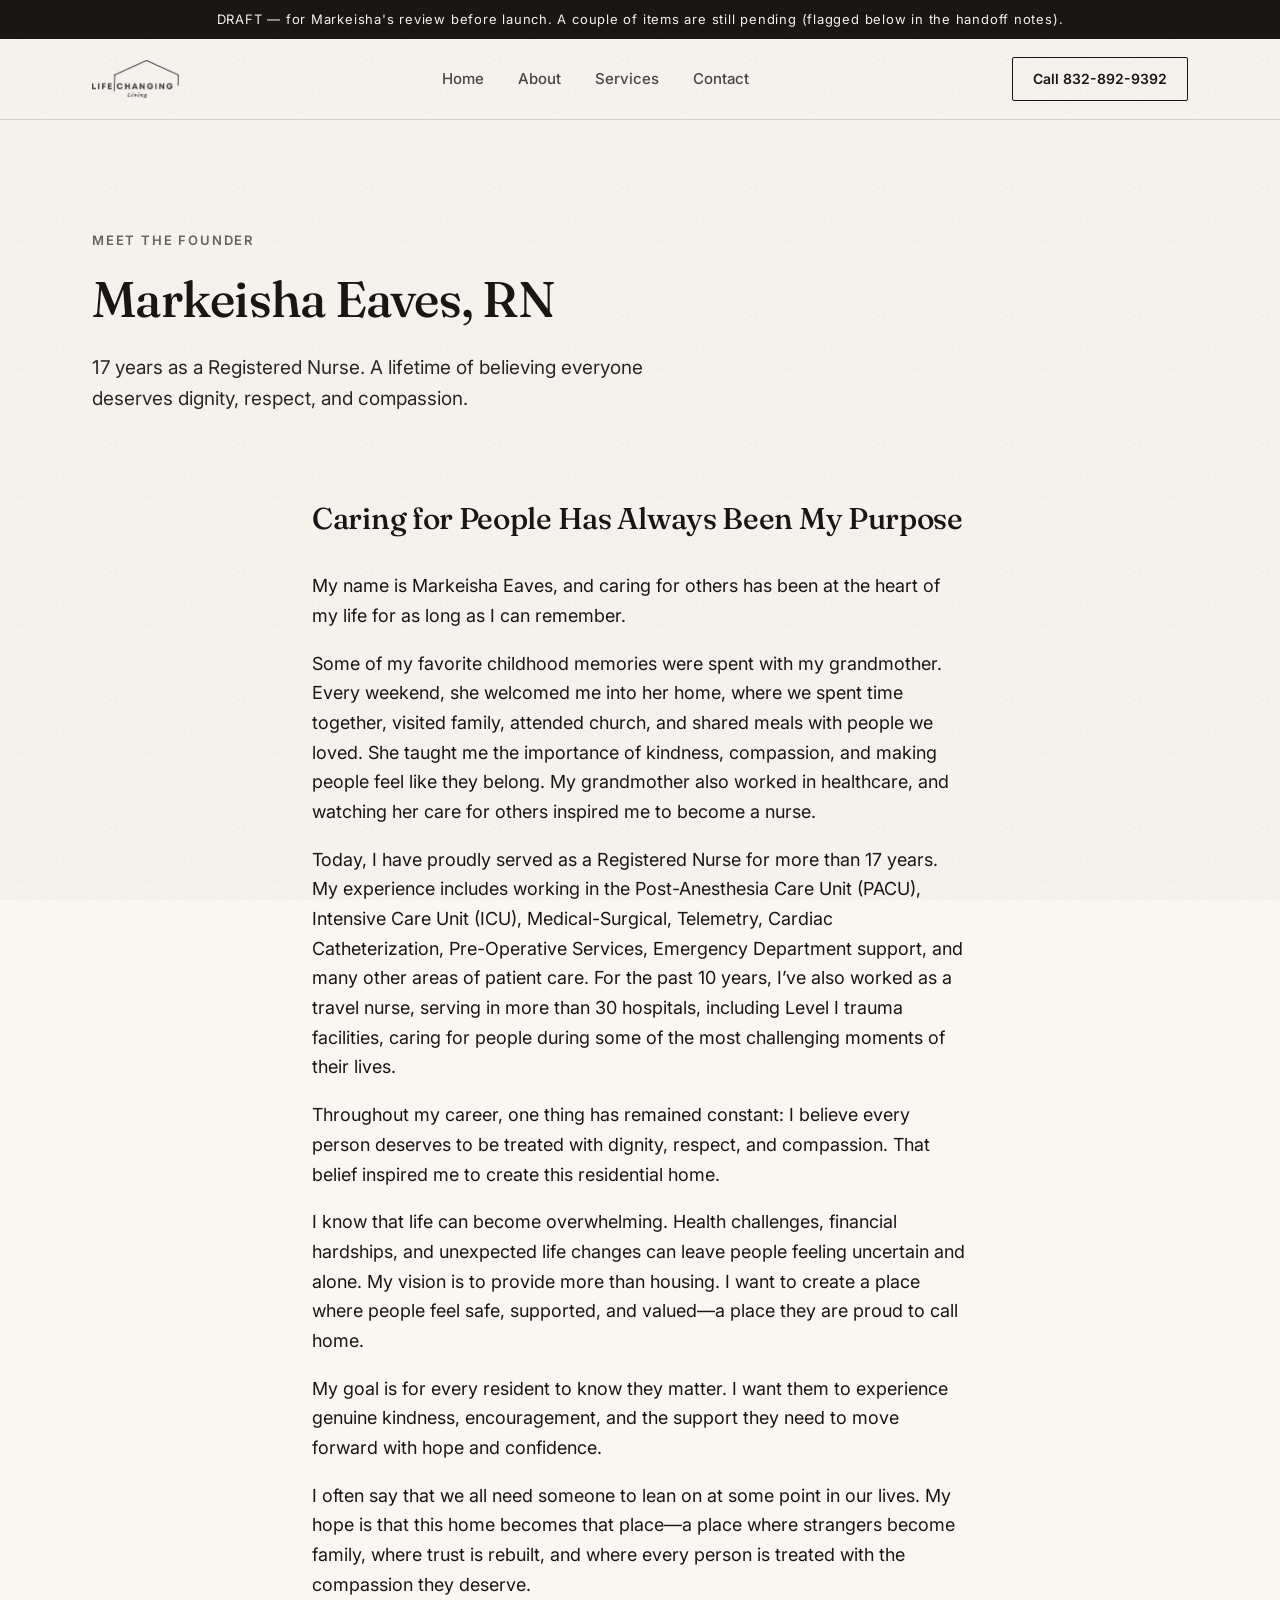
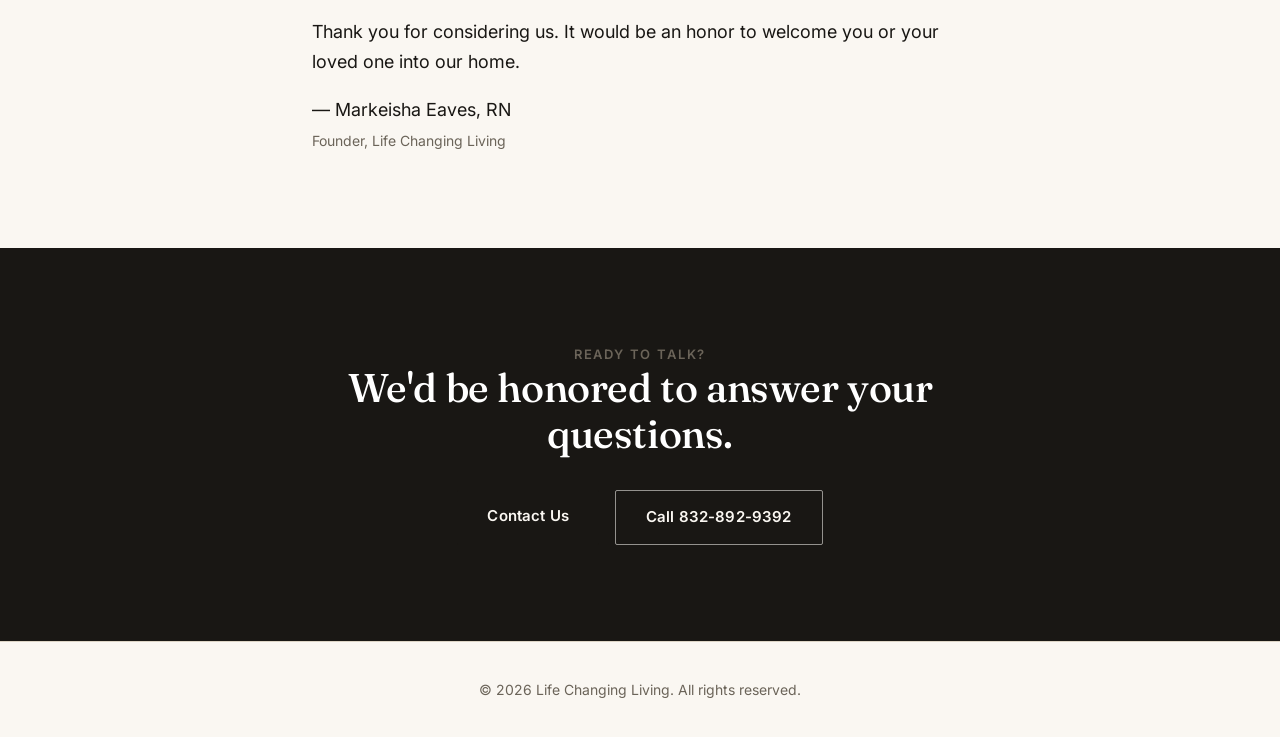
==== about.html @ bf5bc496 "Add files via upload" ====
<!DOCTYPE html>
<html lang="en">
<head>
<meta charset="UTF-8">
<meta name="viewport" content="width=device-width, initial-scale=1.0">
<title>Life Changing Living — Compassionate Residential Care</title>
<link rel="preconnect" href="https://fonts.googleapis.com">
<link rel="preconnect" href="https://fonts.gstatic.com" crossorigin>
<link href="https://fonts.googleapis.com/css2?family=Fraunces:ital,opsz,wght@0,9..144,300;0,9..144,400;0,9..144,500;0,9..144,600;0,9..144,700;1,9..144,400;1,9..144,500&family=Inter:wght@400;500;600;700&display=swap" rel="stylesheet">
<style>
  :root{
    --ivory:#FAF7F2;
    --ivory-deep:#F1ECE3;
    --ink:#191714;
    --ink-soft:#2B2723;
    --gray:#6B6459;
    --line:#DDD5C6;
    --line-strong:#191714;
    --white:#FFFFFF;
    --on-dark-1:#B7AE9D;
    --on-dark-2:#C9C1B3;
    --max:1160px;
  }
  *{box-sizing:border-box;}
  html{scroll-behavior:smooth;}
  body{
    margin:0;
    background:var(--ivory);
    color:var(--ink);
    font-family:'Inter',sans-serif;
    font-size:18px;
    line-height:1.65;
    -webkit-font-smoothing:antialiased;
    position:relative;
  }
  body::before{
    content:"";
    position:fixed; inset:0; z-index:1000; pointer-events:none;
    background-image:url("[data-uri]");
    background-size:128px 128px;
    opacity:.05;
    mix-blend-mode:multiply;
  }
  h1,h2,h3,.serif{
    font-family:'Fraunces',serif;
    font-weight:500;
    letter-spacing:-0.01em;
    margin:0;
  }
  a{color:inherit;}
  img{max-width:100%;display:block;}
  .wrap{max-width:var(--max);margin:0 auto;padding:0 32px;position:relative;}
  .eyebrow{
    font-family:'Inter',sans-serif;
    font-size:13px;
    font-weight:600;
    letter-spacing:.14em;
    text-transform:uppercase;
    color:var(--gray);
  }
  .on-dark .eyebrow{color:var(--on-dark-1);}

  /* reveal-on-scroll */
  .reveal{opacity:0; transform:translateY(22px); transition:opacity .7s cubic-bezier(.2,.7,.2,1), transform .7s cubic-bezier(.2,.7,.2,1);}
  .reveal.in{opacity:1; transform:translateY(0);}
  @media (prefers-reduced-motion: reduce){
    .reveal{opacity:1!important; transform:none!important; transition:none!important;}
    html{scroll-behavior:auto;}
  }

  /* preview banner */
  .preview-banner{
    background:var(--ink); color:var(--ivory); text-align:center; font-size:13px;
    letter-spacing:.06em; padding:9px 16px; font-family:'Inter',sans-serif; position:relative; z-index:40;
  }

  /* nav */
  header.site{ border-bottom:1px solid var(--line); background:var(--ivory); position:sticky; top:0; z-index:30; }
  nav.site{ display:flex; align-items:center; justify-content:space-between; padding:18px 32px; max-width:var(--max); margin:0 auto; }
  .logo-img{height:38px; width:auto; display:block;}
  .navlinks{display:flex; gap:34px; font-size:15px; font-weight:500;}
  .navlinks a{text-decoration:none; opacity:.78; transition:opacity .15s;}
  .navlinks a:hover{opacity:1;}
  .nav-cta{ border:1px solid var(--ink); padding:9px 20px; border-radius:2px; font-size:14px; font-weight:600; text-decoration:none; white-space:nowrap; transition:background .15s,color .15s; }
  .nav-cta:hover{background:var(--ink); color:var(--ivory);}

  /* buttons */
  .btn{ display:inline-block; text-decoration:none; font-weight:600; font-size:15px; padding:14px 30px; border-radius:2px; letter-spacing:.01em; transition:transform .18s ease, box-shadow .18s ease, background .18s ease; }
  .btn-primary{background:var(--ink); color:var(--ivory);}
  .btn-primary:hover{transform:translateY(-2px); box-shadow:0 10px 24px -8px rgba(0,0,0,.45);}
  .btn-ghost{border:1px solid var(--ink); color:var(--ink);}
  .btn-ghost:hover{transform:translateY(-2px); background:var(--ink); color:var(--ivory);}
  .btn-ghost-light{border:1px solid rgba(250,247,242,.55); color:var(--ivory);}
  .btn-ghost-light:hover{transform:translateY(-2px); background:var(--ivory); color:var(--ink);}
  .cta-row{display:flex; gap:16px; flex-wrap:wrap; margin-top:34px;}

  /* doorframe motif (founder photo) */
  .doorframe{border:1px solid var(--line-strong); padding:10px; display:inline-block; position:relative;}
  .doorframe-inner{border:1px solid var(--line-strong); display:block; overflow:hidden;}
  .doorframe img{transition:transform .6s ease;}
  .doorframe:hover img{transform:scale(1.035);}

  /* hero */
  .hero{padding:110px 0 120px; overflow:hidden; position:relative;}
  .hero-roof{
    position:absolute; top:-40px; right:-120px; width:920px; max-width:none;
    color:var(--ink); opacity:.06; pointer-events:none;
  }
  .hero .inner{position:relative; z-index:2;}
  .hero .eyebrow{margin-bottom:22px;}
  .hero h1{font-size:60px; line-height:1.06; max-width:760px; letter-spacing:-.015em;}
  .hero .sub{ margin-top:26px; max-width:560px; font-size:19px; color:var(--ink-soft); }

  /* dark section base */
  .section-dark{ background:var(--ink); color:var(--ivory); }
  .section-dark .eyebrow{color:var(--on-dark-1);}

  section{padding:96px 0;}
  .section-head{max-width:640px; margin-bottom:48px;}
  .section-head h2{font-size:36px; line-height:1.18; margin-top:14px;}

  /* PAIN — big pull quote treatment */
  .pain{padding:120px 0;}
  .pain .lede{max-width:700px;}
  .pain .lede h2{font-size:32px; line-height:1.25; margin-bottom:10px;}
  .pain p.body{ font-size:18px; line-height:1.7; max-width:640px; color:#D9D2C4; margin:22px 0; }
  .pain .pullquote{
    margin-top:54px; padding-top:46px; border-top:1px solid rgba(250,247,242,.22);
    font-family:'Fraunces',serif; font-weight:500; font-style:italic;
    font-size:clamp(28px,4vw,42px); line-height:1.3; color:#fff; max-width:880px;
  }

  /* STATS */
  .stats{padding:80px 0;}
  .statgrid{display:grid; grid-template-columns:repeat(3,1fr); gap:40px;}
  .stat{border-top:1px solid var(--line); padding-top:22px;}
  .stat .num{font-family:'Fraunces',serif; font-size:68px; font-weight:500; line-height:1;}
  .stat .label{margin-top:10px; font-size:15.5px; color:var(--gray); max-width:220px;}

  /* DIFFERENTIATORS — dark asymmetric grid */
  .diff{background:var(--ink); color:var(--ivory);}
  .diffgrid{ display:grid; grid-template-columns:1fr 1fr; gap:2px; background:rgba(250,247,242,.14); }
  .diffcell{ background:var(--ink); padding:42px 40px; position:relative; overflow:hidden; transition:background .25s ease; }
  .diffcell:hover{background:#221F1A;}
  .diffcell .ghost{ position:absolute; right:18px; top:-6px; font-family:'Fraunces',serif; font-size:96px; font-weight:600; color:rgba(250,247,242,.06); line-height:1; user-select:none; }
  .diffcell h3{font-size:20px; font-weight:600; font-family:'Inter',sans-serif; max-width:300px; margin-bottom:10px; position:relative;}
  .diffcell p{margin:0; color:var(--on-dark-2); font-size:16px; max-width:320px; position:relative;}
  .diffcell.wide{grid-column:1 / -1;}

  /* TRANSFORMATION */
  .transform{background:var(--ivory-deep);}
  .transform .wrap{max-width:760px;}
  .transform h2{font-size:33px; margin-bottom:28px; max-width:600px;}
  .transform p{font-size:18px; color:var(--ink-soft);}
  .transform .closer{ font-family:'Fraunces',serif; font-style:italic; font-weight:500; font-size:clamp(24px,3vw,30px); color:var(--ink); margin-top:14px; line-height:1.4; }

  /* FOUNDER */
  .founder .wrap{display:grid; grid-template-columns:340px 1fr; gap:64px; align-items:center;}
  .founder .photo{width:100%; height:auto; display:block; object-fit:cover;}
  .founder .eyebrow{margin-bottom:18px;}
  .founder h2{font-size:33px; margin-bottom:22px; max-width:480px;}
  .founder p{color:var(--ink-soft); font-size:18px;}
  .founder .sig{margin-top:24px; font-family:'Fraunces',serif; font-style:italic; font-size:19px;}
  .founder .sig span{display:block; font-style:normal; font-family:'Inter',sans-serif; font-size:14px; color:var(--gray); margin-top:4px;}

  /* WHO THIS IS FOR — dark */
  .forwho{background:var(--ink); color:var(--ivory);}
  .forwho .section-head h2{color:#fff;}
  .forwho-grid{display:grid; grid-template-columns:1.1fr .9fr; gap:60px; align-items:start;}
  .forwho ul{list-style:none; margin:0; padding:0;}
  .forwho li{ padding:18px 0; border-bottom:1px solid rgba(250,247,242,.16); font-size:18px; color:#EDE8DD; position:relative; padding-left:26px; }
  .forwho li:before{content:"\2014"; position:absolute; left:0; color:var(--on-dark-1);}
  .notbox{ border:1px solid rgba(250,247,242,.3); padding:28px; font-size:15.5px; color:var(--on-dark-2); height:fit-content; }
  .notbox .lbl{font-size:12.5px; letter-spacing:.1em; text-transform:uppercase; color:var(--on-dark-1); margin-bottom:10px; display:block;}

  /* STEPS — light, with connector line */
  .steps{background:var(--ivory);}
  .steplist{ display:grid; grid-template-columns:repeat(4,1fr); gap:0; position:relative; counter-reset:stepnum; }
  .steplist .connector{
    position:absolute; top:34px; left:6%; right:6%; height:1px; background:var(--line); z-index:0;
  }
  .step{counter-increment:stepnum; position:relative; padding-right:24px;}
  .step .num{
    width:68px; height:68px; border-radius:50%; background:var(--ivory); border:1px solid var(--line-strong);
    font-family:'Fraunces',serif; font-size:24px; display:flex; align-items:center; justify-content:center;
    margin-bottom:22px; position:relative; z-index:1;
  }
  .step h3{font-size:17px; font-weight:600; font-family:'Inter',sans-serif; margin-bottom:8px;}
  .step p{margin:0; font-size:15.5px; color:var(--gray);}

  /* CLOSING */
  .closing{background:var(--ink); color:var(--ivory);}
  .closing .grid{display:grid; grid-template-columns:1.1fr .9fr; gap:64px; align-items:start;}
  .closing h2{font-size:40px; line-height:1.14; max-width:480px; color:#fff;}
  .closing p.lede{color:var(--on-dark-2); font-size:18px; max-width:460px; margin-top:20px;}
  .values{list-style:none; padding:0; margin:30px 0 0; display:flex; flex-wrap:wrap; gap:10px;}
  .values li{ border:1px solid rgba(250,247,242,.4); padding:7px 16px; font-size:14px; font-weight:600; letter-spacing:.02em; border-radius:30px; color:#fff; }
  .contact-card{ background:var(--white); color:var(--ink); padding:40px; }
  .contact-card .row{padding:16px 0; border-top:1px solid var(--line);}
  .contact-card .row:first-child{border-top:none; padding-top:0;}
  .contact-card .label{font-size:12.5px; letter-spacing:.1em; text-transform:uppercase; color:var(--gray); margin-bottom:4px;}
  .contact-card .val{font-size:19px; font-family:'Fraunces',serif;}
  .contact-card .btn{width:100%; text-align:center; margin-top:20px;}

  footer{ padding:36px 0; text-align:center; font-size:14px; color:var(--gray); border-top:1px solid var(--line); }

  @media (max-width:860px){
    .navlinks{display:none;}
    .hero h1{font-size:40px;}
    .hero-roof{width:560px; right:-200px; top:-10px;}
    .pain .lede h2{font-size:27px;}
    .pain .pullquote{font-size:26px;}
    .statgrid{grid-template-columns:1fr; gap:28px;}
    .diffgrid{grid-template-columns:1fr;}
    .founder .wrap{grid-template-columns:1fr; gap:36px;}
    .founder .photo{max-width:280px; margin:0 auto;}
    .forwho-grid{grid-template-columns:1fr; gap:32px;}
    .steplist{grid-template-columns:1fr 1fr; row-gap:36px;}
    .steplist .connector{display:none;}
    .closing .grid{grid-template-columns:1fr; gap:40px;}
    section{padding:64px 0;}
    .hero{padding:64px 0 72px;}
  }
  @media (max-width:520px){
    .steplist{grid-template-columns:1fr;}
    .wrap{padding:0 22px;}
    .hero h1{font-size:33px;}
  }
</style>
</head>
<body>

<div class="preview-banner">DRAFT — for Markeisha's review before launch. A couple of items are still pending (flagged below in the handoff notes).</div>

<header class="site">
  <nav class="site">
    <a href="lifechangingliving.html#home"><img src="[data-uri]" alt="Life Changing Living" class="logo-img"></a>
    <div class="navlinks">
      <a href="lifechangingliving.html#home">Home</a>
      <a href="about.html">About</a>
      <a href="lifechangingliving.html#services">Services</a>
      <a href="lifechangingliving.html#contact">Contact</a>
    </div>
    <a class="nav-cta" href="lifechangingliving.html#contact">Call 832-892-9392</a>
  </nav>
</header>
<main>

  <section class="hero" id="top" style="padding-bottom:40px;">
    <div class="wrap inner">
      <div class="eyebrow reveal">Meet the Founder</div>
      <h1 class="reveal" style="font-size:50px;">Markeisha Eaves, RN</h1>
      <p class="sub reveal">17 years as a Registered Nurse. A lifetime of believing everyone deserves dignity, respect, and compassion.</p>
    </div>
  </section>


  <section style="padding-top:20px;">
    <div class="wrap" style="max-width:720px;">
      <h2 class="reveal" style="font-size:30px; margin-bottom:28px;">Caring for People Has Always Been My Purpose</h2>

      <p class="reveal">My name is Markeisha Eaves, and caring for others has been at the heart of my life for as long as I can remember.</p>

      <p class="reveal">Some of my favorite childhood memories were spent with my grandmother. Every weekend, she welcomed me into her home, where we spent time together, visited family, attended church, and shared meals with people we loved. She taught me the importance of kindness, compassion, and making people feel like they belong. My grandmother also worked in healthcare, and watching her care for others inspired me to become a nurse.</p>

      <p class="reveal">Today, I have proudly served as a Registered Nurse for more than 17 years. My experience includes working in the Post-Anesthesia Care Unit (PACU), Intensive Care Unit (ICU), Medical-Surgical, Telemetry, Cardiac Catheterization, Pre-Operative Services, Emergency Department support, and many other areas of patient care. For the past 10 years, I&rsquo;ve also worked as a travel nurse, serving in more than 30 hospitals, including Level I trauma facilities, caring for people during some of the most challenging moments of their lives.</p>

      <p class="reveal">Throughout my career, one thing has remained constant: I believe every person deserves to be treated with dignity, respect, and compassion. That belief inspired me to create this residential home.</p>

      <p class="reveal">I know that life can become overwhelming. Health challenges, financial hardships, and unexpected life changes can leave people feeling uncertain and alone. My vision is to provide more than housing. I want to create a place where people feel safe, supported, and valued&mdash;a place they are proud to call home.</p>

      <p class="reveal">My goal is for every resident to know they matter. I want them to experience genuine kindness, encouragement, and the support they need to move forward with hope and confidence.</p>

      <p class="reveal">I often say that we all need someone to lean on at some point in our lives. My hope is that this home becomes that place&mdash;a place where strangers become family, where trust is rebuilt, and where every person is treated with the compassion they deserve.</p>

      <p class="reveal">Thank you for considering us. It would be an honor to welcome you or your loved one into our home.</p>

      <div class="sig reveal">&mdash; Markeisha Eaves, RN<span style="display:block; font-style:normal; font-family:&#39;Inter&#39;,sans-serif; font-size:14px; color:var(--gray); margin-top:4px;">Founder, Life Changing Living</span></div>
    </div>
  </section>

  <section class="closing" id="contact-cta">
    <div class="wrap" style="text-align:center;">
      <div class="eyebrow reveal" style="justify-content:center;">Ready to talk?</div>
      <h2 class="reveal" style="margin:0 auto 28px; max-width:600px;">We'd be honored to answer your questions.</h2>
      <div class="cta-row reveal" style="justify-content:center;">
        <a class="btn btn-primary" href="lifechangingliving.html#contact">Contact Us</a>
        <a class="btn btn-ghost-light" href="tel:8328929392">Call 832-892-9392</a>
      </div>
    </div>
  </section>

</main>

<footer>
  &copy; 2026 Life Changing Living. All rights reserved.
</footer>


<script>
  (function(){
    var els = document.querySelectorAll('.reveal');
    if(!('IntersectionObserver' in window)){
      els.forEach(function(el){ el.classList.add('in'); });
      return;
    }
    var io = new IntersectionObserver(function(entries){
      entries.forEach(function(entry){
        if(entry.isIntersecting){
          entry.target.classList.add('in');
          io.unobserve(entry.target);
        }
      });
    }, { threshold: 0.15, rootMargin: '0px 0px -40px 0px' });
    els.forEach(function(el){ io.observe(el); });
  })();
</script>

</body>
</html>
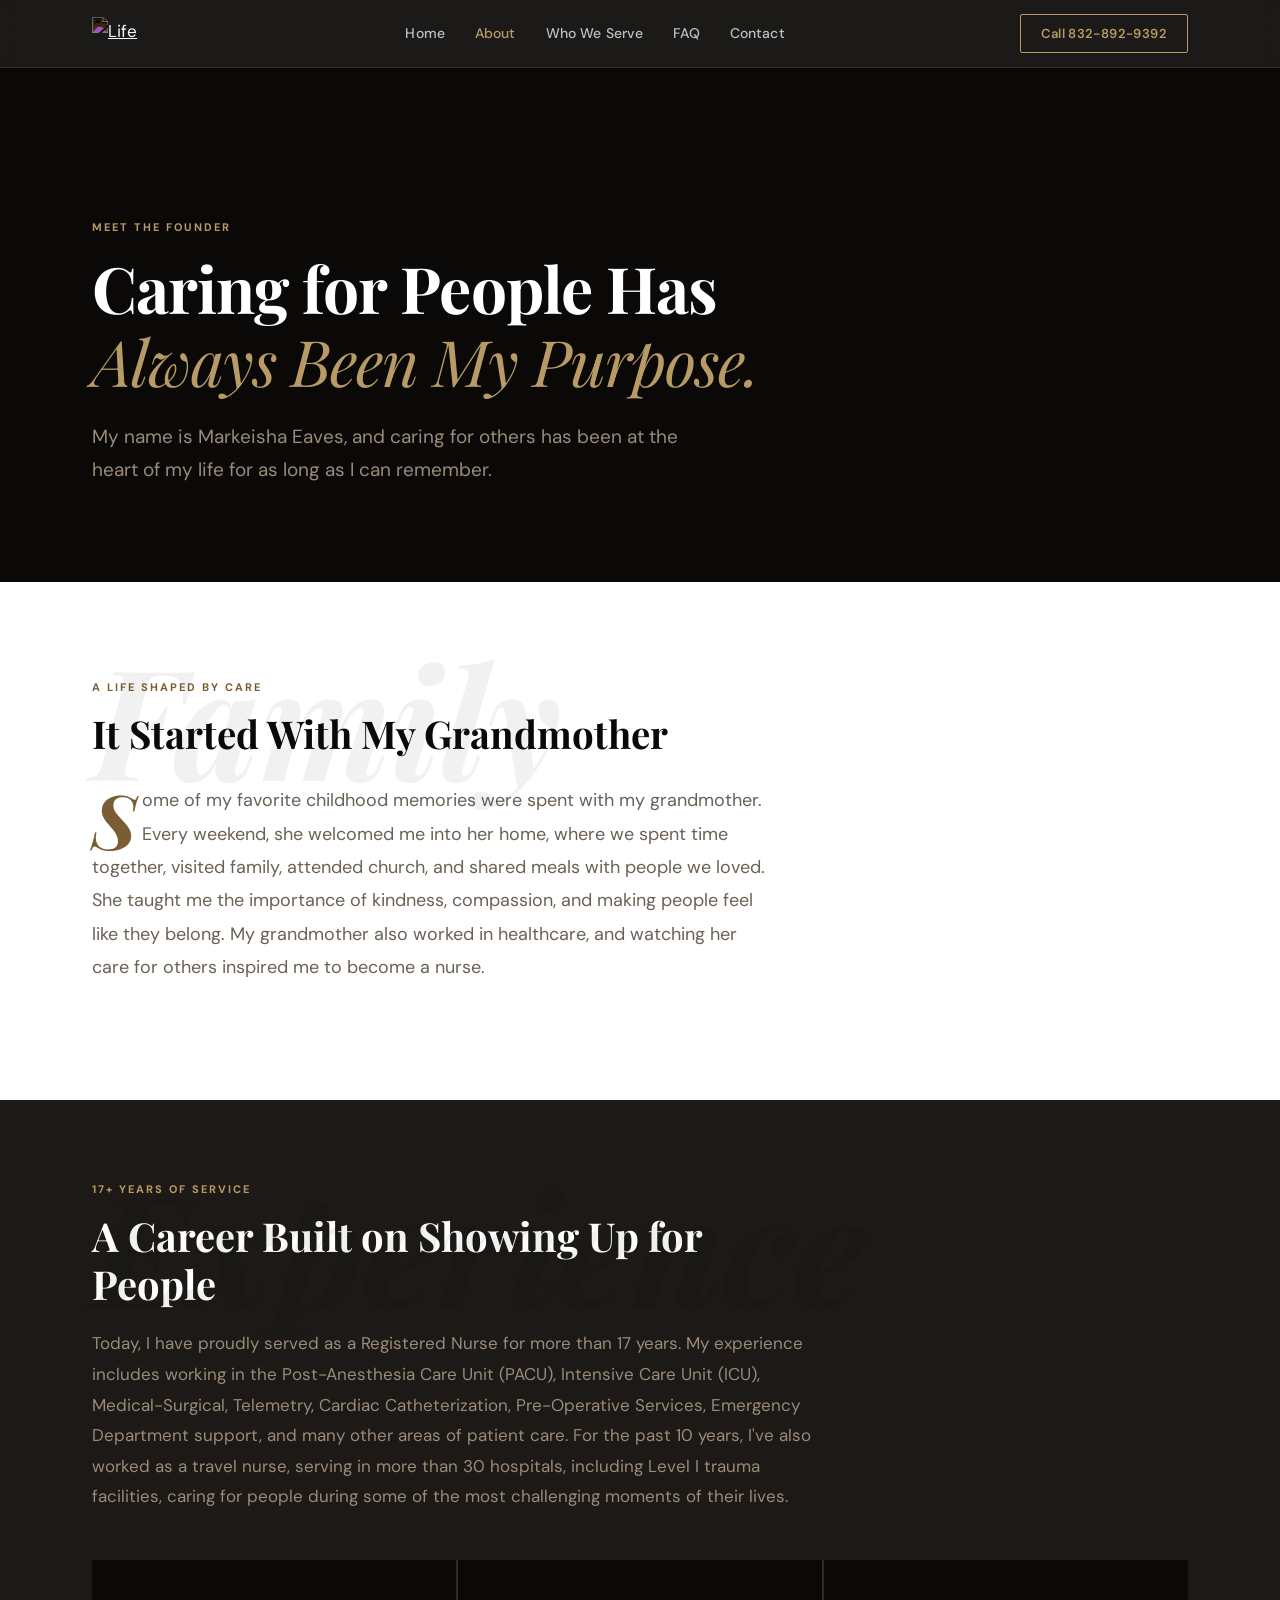
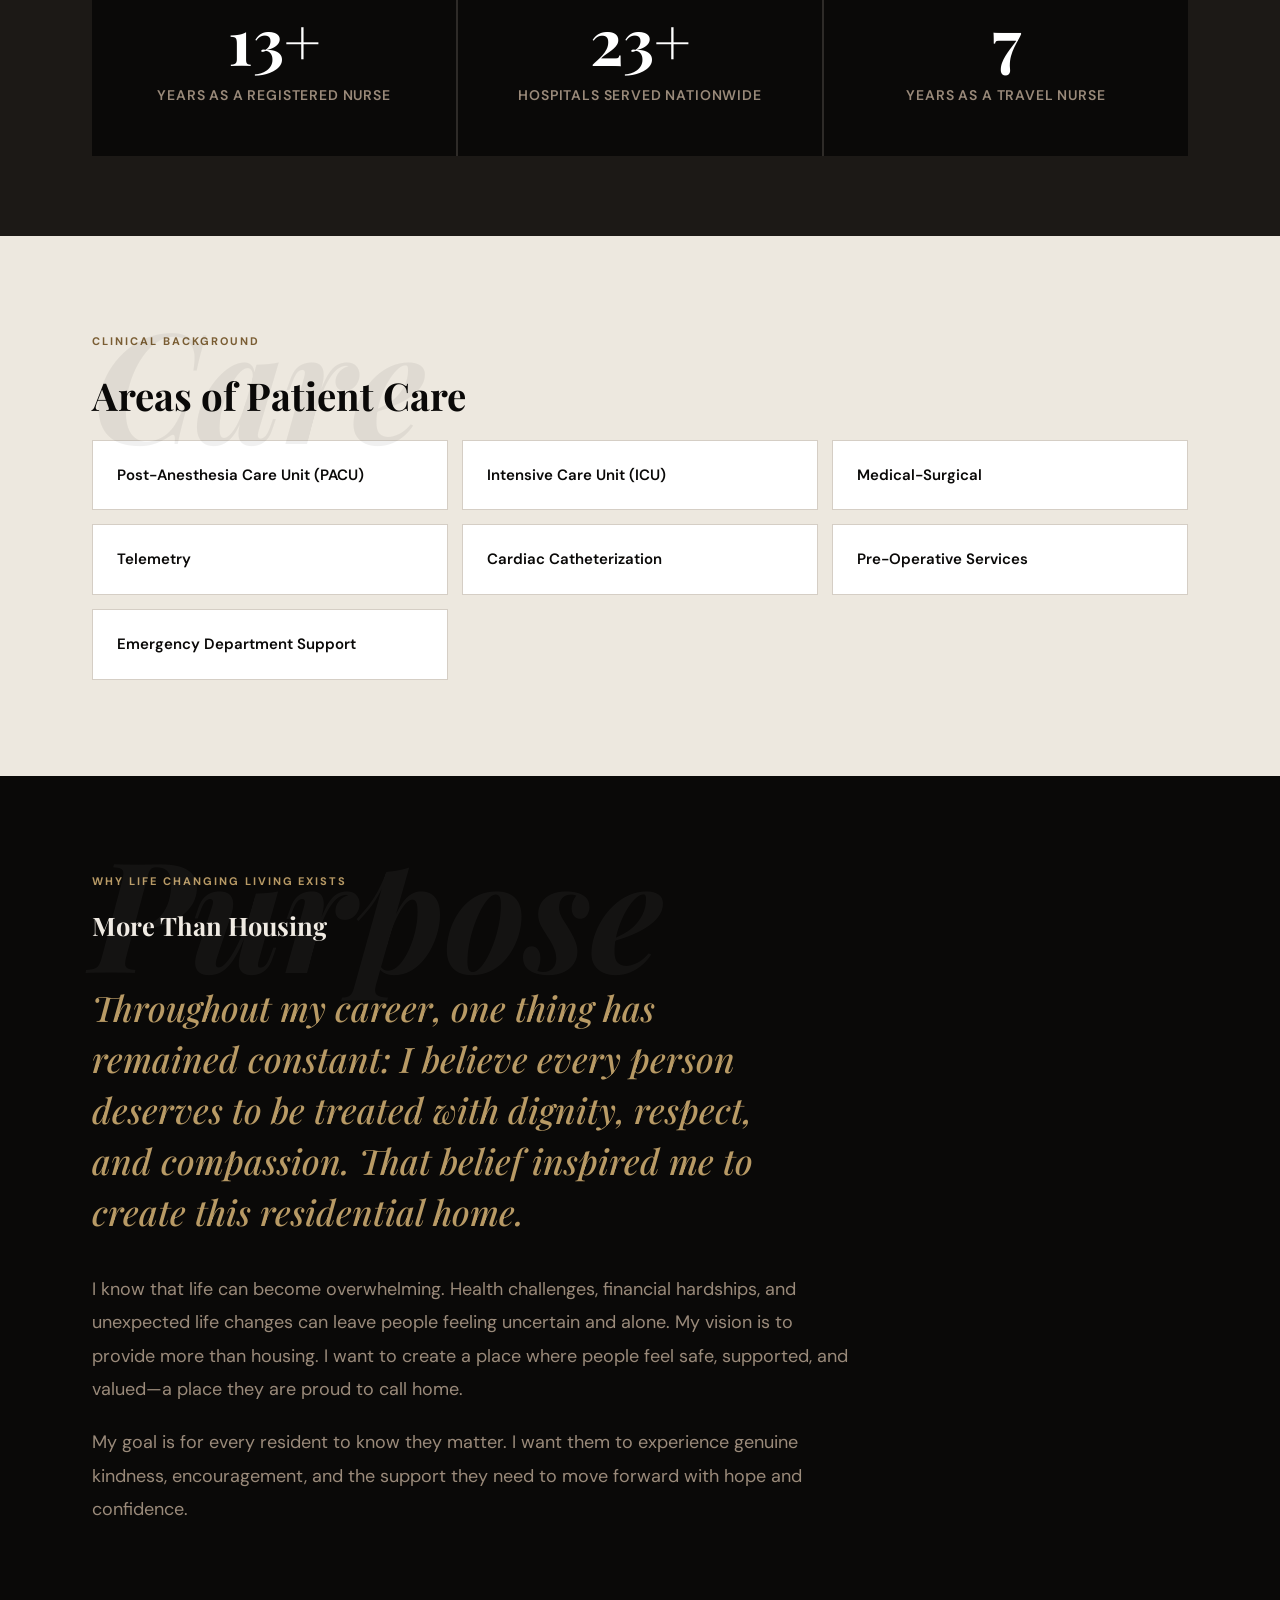
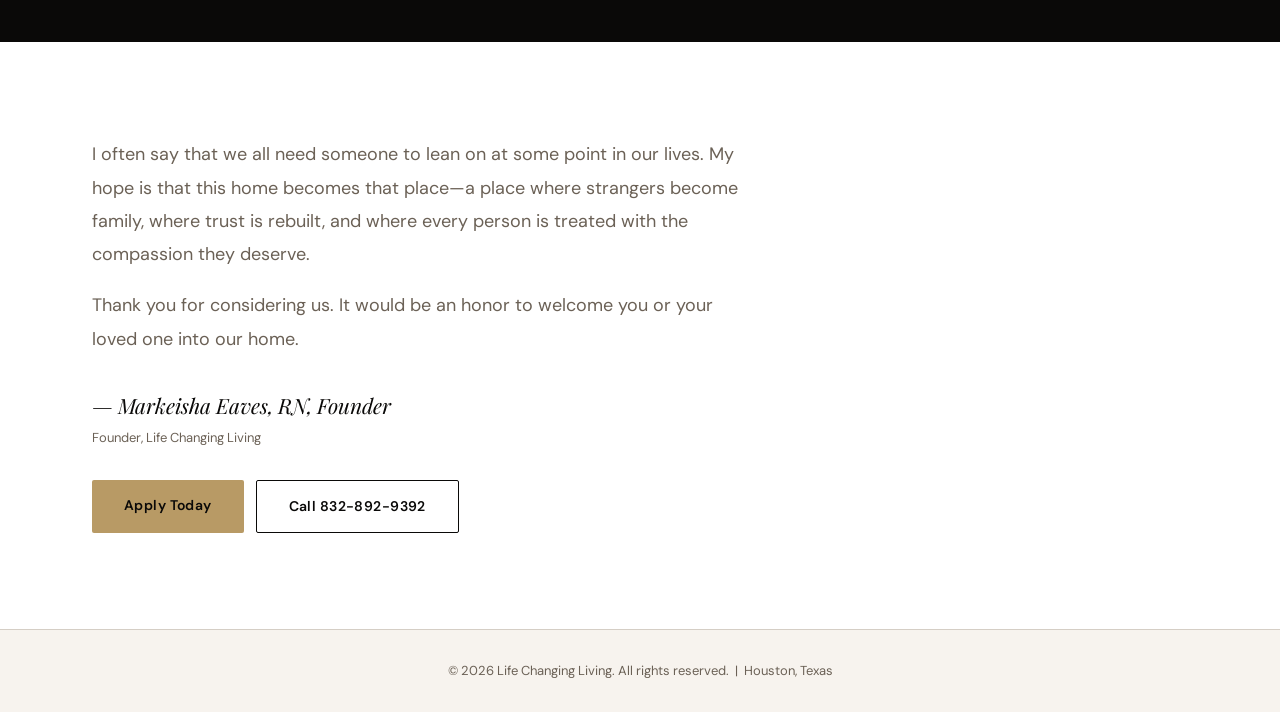
==== commit 51cfb294: "Add files via upload" ====
--- a/about.html
+++ b/about.html
@@ -3,318 +3,146 @@
 <head>
 <meta charset="UTF-8">
 <meta name="viewport" content="width=device-width, initial-scale=1.0">
-<title>Life Changing Living — Compassionate Residential Care</title>
+<title>Meet Markeisha Eaves, RN — Founder | Life Changing Living</title>
+<meta name="description" content="Markeisha Eaves, RN has spent 17+ years caring for people at their most vulnerable. Meet the founder of Life Changing Living and the story behind it.">
+<link rel="canonical" href="https://www.lifechangingliving.com/about.html">
+<meta name="theme-color" content="#0A0908">
+<meta property="og:type" content="profile">
+<meta property="og:site_name" content="Life Changing Living">
+<meta property="og:title" content="Meet Markeisha Eaves, RN — Founder | Life Changing Living">
+<meta property="og:description" content="17+ years as a Registered Nurse. The story of why Markeisha Eaves founded Life Changing Living.">
+<meta property="og:image" content="https://www.lifechangingliving.com/images/logo.png">
+<meta property="og:url" content="https://www.lifechangingliving.com/about.html">
+<meta name="twitter:card" content="summary_large_image">
+<meta name="twitter:title" content="Meet Markeisha Eaves, RN — Founder | Life Changing Living">
+<meta name="twitter:description" content="17+ years as a Registered Nurse. The story of why Markeisha Eaves founded Life Changing Living.">
+<link rel="icon" type="image/png" href="images/logo.png">
+<link rel="apple-touch-icon" href="images/logo.png">
 <link rel="preconnect" href="https://fonts.googleapis.com">
 <link rel="preconnect" href="https://fonts.gstatic.com" crossorigin>
-<link href="https://fonts.googleapis.com/css2?family=Fraunces:ital,opsz,wght@0,9..144,300;0,9..144,400;0,9..144,500;0,9..144,600;0,9..144,700;1,9..144,400;1,9..144,500&family=Inter:wght@400;500;600;700&display=swap" rel="stylesheet">
-<style>
-  :root{
-    --ivory:#FAF7F2;
-    --ivory-deep:#F1ECE3;
-    --ink:#191714;
-    --ink-soft:#2B2723;
-    --gray:#6B6459;
-    --line:#DDD5C6;
-    --line-strong:#191714;
-    --white:#FFFFFF;
-    --on-dark-1:#B7AE9D;
-    --on-dark-2:#C9C1B3;
-    --max:1160px;
-  }
-  *{box-sizing:border-box;}
-  html{scroll-behavior:smooth;}
-  body{
-    margin:0;
-    background:var(--ivory);
-    color:var(--ink);
-    font-family:'Inter',sans-serif;
-    font-size:18px;
-    line-height:1.65;
-    -webkit-font-smoothing:antialiased;
-    position:relative;
-  }
-  body::before{
-    content:"";
-    position:fixed; inset:0; z-index:1000; pointer-events:none;
-    background-image:url("[data-uri]");
-    background-size:128px 128px;
-    opacity:.05;
-    mix-blend-mode:multiply;
-  }
-  h1,h2,h3,.serif{
-    font-family:'Fraunces',serif;
-    font-weight:500;
-    letter-spacing:-0.01em;
-    margin:0;
-  }
-  a{color:inherit;}
-  img{max-width:100%;display:block;}
-  .wrap{max-width:var(--max);margin:0 auto;padding:0 32px;position:relative;}
-  .eyebrow{
-    font-family:'Inter',sans-serif;
-    font-size:13px;
-    font-weight:600;
-    letter-spacing:.14em;
-    text-transform:uppercase;
-    color:var(--gray);
-  }
-  .on-dark .eyebrow{color:var(--on-dark-1);}
+<link href="https://fonts.googleapis.com/css2?family=Playfair+Display:ital,wght@0,400;0,500;0,600;0,700;1,400;1,500&family=DM+Sans:opsz,wght@9..40,400;9..40,500;9..40,600;9..40,700&display=swap" rel="stylesheet">
+<link rel="stylesheet" href="styles.css">
+</head>
 
-  /* reveal-on-scroll */
-  .reveal{opacity:0; transform:translateY(22px); transition:opacity .7s cubic-bezier(.2,.7,.2,1), transform .7s cubic-bezier(.2,.7,.2,1);}
-  .reveal.in{opacity:1; transform:translateY(0);}
-  @media (prefers-reduced-motion: reduce){
-    .reveal{opacity:1!important; transform:none!important; transition:none!important;}
-    html{scroll-behavior:auto;}
-  }
-
-  /* preview banner */
-  .preview-banner{
-    background:var(--ink); color:var(--ivory); text-align:center; font-size:13px;
-    letter-spacing:.06em; padding:9px 16px; font-family:'Inter',sans-serif; position:relative; z-index:40;
-  }
-
-  /* nav */
-  header.site{ border-bottom:1px solid var(--line); background:var(--ivory); position:sticky; top:0; z-index:30; }
-  nav.site{ display:flex; align-items:center; justify-content:space-between; padding:18px 32px; max-width:var(--max); margin:0 auto; }
-  .logo-img{height:38px; width:auto; display:block;}
-  .navlinks{display:flex; gap:34px; font-size:15px; font-weight:500;}
-  .navlinks a{text-decoration:none; opacity:.78; transition:opacity .15s;}
-  .navlinks a:hover{opacity:1;}
-  .nav-cta{ border:1px solid var(--ink); padding:9px 20px; border-radius:2px; font-size:14px; font-weight:600; text-decoration:none; white-space:nowrap; transition:background .15s,color .15s; }
-  .nav-cta:hover{background:var(--ink); color:var(--ivory);}
-
-  /* buttons */
-  .btn{ display:inline-block; text-decoration:none; font-weight:600; font-size:15px; padding:14px 30px; border-radius:2px; letter-spacing:.01em; transition:transform .18s ease, box-shadow .18s ease, background .18s ease; }
-  .btn-primary{background:var(--ink); color:var(--ivory);}
-  .btn-primary:hover{transform:translateY(-2px); box-shadow:0 10px 24px -8px rgba(0,0,0,.45);}
-  .btn-ghost{border:1px solid var(--ink); color:var(--ink);}
-  .btn-ghost:hover{transform:translateY(-2px); background:var(--ink); color:var(--ivory);}
-  .btn-ghost-light{border:1px solid rgba(250,247,242,.55); color:var(--ivory);}
-  .btn-ghost-light:hover{transform:translateY(-2px); background:var(--ivory); color:var(--ink);}
-  .cta-row{display:flex; gap:16px; flex-wrap:wrap; margin-top:34px;}
-
-  /* doorframe motif (founder photo) */
-  .doorframe{border:1px solid var(--line-strong); padding:10px; display:inline-block; position:relative;}
-  .doorframe-inner{border:1px solid var(--line-strong); display:block; overflow:hidden;}
-  .doorframe img{transition:transform .6s ease;}
-  .doorframe:hover img{transform:scale(1.035);}
-
-  /* hero */
-  .hero{padding:110px 0 120px; overflow:hidden; position:relative;}
-  .hero-roof{
-    position:absolute; top:-40px; right:-120px; width:920px; max-width:none;
-    color:var(--ink); opacity:.06; pointer-events:none;
-  }
-  .hero .inner{position:relative; z-index:2;}
-  .hero .eyebrow{margin-bottom:22px;}
-  .hero h1{font-size:60px; line-height:1.06; max-width:760px; letter-spacing:-.015em;}
-  .hero .sub{ margin-top:26px; max-width:560px; font-size:19px; color:var(--ink-soft); }
-
-  /* dark section base */
-  .section-dark{ background:var(--ink); color:var(--ivory); }
-  .section-dark .eyebrow{color:var(--on-dark-1);}
-
-  section{padding:96px 0;}
-  .section-head{max-width:640px; margin-bottom:48px;}
-  .section-head h2{font-size:36px; line-height:1.18; margin-top:14px;}
-
-  /* PAIN — big pull quote treatment */
-  .pain{padding:120px 0;}
-  .pain .lede{max-width:700px;}
-  .pain .lede h2{font-size:32px; line-height:1.25; margin-bottom:10px;}
-  .pain p.body{ font-size:18px; line-height:1.7; max-width:640px; color:#D9D2C4; margin:22px 0; }
-  .pain .pullquote{
-    margin-top:54px; padding-top:46px; border-top:1px solid rgba(250,247,242,.22);
-    font-family:'Fraunces',serif; font-weight:500; font-style:italic;
-    font-size:clamp(28px,4vw,42px); line-height:1.3; color:#fff; max-width:880px;
-  }
-
-  /* STATS */
-  .stats{padding:80px 0;}
-  .statgrid{display:grid; grid-template-columns:repeat(3,1fr); gap:40px;}
-  .stat{border-top:1px solid var(--line); padding-top:22px;}
-  .stat .num{font-family:'Fraunces',serif; font-size:68px; font-weight:500; line-height:1;}
-  .stat .label{margin-top:10px; font-size:15.5px; color:var(--gray); max-width:220px;}
-
-  /* DIFFERENTIATORS — dark asymmetric grid */
-  .diff{background:var(--ink); color:var(--ivory);}
-  .diffgrid{ display:grid; grid-template-columns:1fr 1fr; gap:2px; background:rgba(250,247,242,.14); }
-  .diffcell{ background:var(--ink); padding:42px 40px; position:relative; overflow:hidden; transition:background .25s ease; }
-  .diffcell:hover{background:#221F1A;}
-  .diffcell .ghost{ position:absolute; right:18px; top:-6px; font-family:'Fraunces',serif; font-size:96px; font-weight:600; color:rgba(250,247,242,.06); line-height:1; user-select:none; }
-  .diffcell h3{font-size:20px; font-weight:600; font-family:'Inter',sans-serif; max-width:300px; margin-bottom:10px; position:relative;}
-  .diffcell p{margin:0; color:var(--on-dark-2); font-size:16px; max-width:320px; position:relative;}
-  .diffcell.wide{grid-column:1 / -1;}
-
-  /* TRANSFORMATION */
-  .transform{background:var(--ivory-deep);}
-  .transform .wrap{max-width:760px;}
-  .transform h2{font-size:33px; margin-bottom:28px; max-width:600px;}
-  .transform p{font-size:18px; color:var(--ink-soft);}
-  .transform .closer{ font-family:'Fraunces',serif; font-style:italic; font-weight:500; font-size:clamp(24px,3vw,30px); color:var(--ink); margin-top:14px; line-height:1.4; }
-
-  /* FOUNDER */
-  .founder .wrap{display:grid; grid-template-columns:340px 1fr; gap:64px; align-items:center;}
-  .founder .photo{width:100%; height:auto; display:block; object-fit:cover;}
-  .founder .eyebrow{margin-bottom:18px;}
-  .founder h2{font-size:33px; margin-bottom:22px; max-width:480px;}
-  .founder p{color:var(--ink-soft); font-size:18px;}
-  .founder .sig{margin-top:24px; font-family:'Fraunces',serif; font-style:italic; font-size:19px;}
-  .founder .sig span{display:block; font-style:normal; font-family:'Inter',sans-serif; font-size:14px; color:var(--gray); margin-top:4px;}
-
-  /* WHO THIS IS FOR — dark */
-  .forwho{background:var(--ink); color:var(--ivory);}
-  .forwho .section-head h2{color:#fff;}
-  .forwho-grid{display:grid; grid-template-columns:1.1fr .9fr; gap:60px; align-items:start;}
-  .forwho ul{list-style:none; margin:0; padding:0;}
-  .forwho li{ padding:18px 0; border-bottom:1px solid rgba(250,247,242,.16); font-size:18px; color:#EDE8DD; position:relative; padding-left:26px; }
-  .forwho li:before{content:"\2014"; position:absolute; left:0; color:var(--on-dark-1);}
-  .notbox{ border:1px solid rgba(250,247,242,.3); padding:28px; font-size:15.5px; color:var(--on-dark-2); height:fit-content; }
-  .notbox .lbl{font-size:12.5px; letter-spacing:.1em; text-transform:uppercase; color:var(--on-dark-1); margin-bottom:10px; display:block;}
-
-  /* STEPS — light, with connector line */
-  .steps{background:var(--ivory);}
-  .steplist{ display:grid; grid-template-columns:repeat(4,1fr); gap:0; position:relative; counter-reset:stepnum; }
-  .steplist .connector{
-    position:absolute; top:34px; left:6%; right:6%; height:1px; background:var(--line); z-index:0;
-  }
-  .step{counter-increment:stepnum; position:relative; padding-right:24px;}
-  .step .num{
-    width:68px; height:68px; border-radius:50%; background:var(--ivory); border:1px solid var(--line-strong);
-    font-family:'Fraunces',serif; font-size:24px; display:flex; align-items:center; justify-content:center;
-    margin-bottom:22px; position:relative; z-index:1;
-  }
-  .step h3{font-size:17px; font-weight:600; font-family:'Inter',sans-serif; margin-bottom:8px;}
-  .step p{margin:0; font-size:15.5px; color:var(--gray);}
-
-  /* CLOSING */
-  .closing{background:var(--ink); color:var(--ivory);}
-  .closing .grid{display:grid; grid-template-columns:1.1fr .9fr; gap:64px; align-items:start;}
-  .closing h2{font-size:40px; line-height:1.14; max-width:480px; color:#fff;}
-  .closing p.lede{color:var(--on-dark-2); font-size:18px; max-width:460px; margin-top:20px;}
-  .values{list-style:none; padding:0; margin:30px 0 0; display:flex; flex-wrap:wrap; gap:10px;}
-  .values li{ border:1px solid rgba(250,247,242,.4); padding:7px 16px; font-size:14px; font-weight:600; letter-spacing:.02em; border-radius:30px; color:#fff; }
-  .contact-card{ background:var(--white); color:var(--ink); padding:40px; }
-  .contact-card .row{padding:16px 0; border-top:1px solid var(--line);}
-  .contact-card .row:first-child{border-top:none; padding-top:0;}
-  .contact-card .label{font-size:12.5px; letter-spacing:.1em; text-transform:uppercase; color:var(--gray); margin-bottom:4px;}
-  .contact-card .val{font-size:19px; font-family:'Fraunces',serif;}
-  .contact-card .btn{width:100%; text-align:center; margin-top:20px;}
-
-  footer{ padding:36px 0; text-align:center; font-size:14px; color:var(--gray); border-top:1px solid var(--line); }
-
-  @media (max-width:860px){
-    .navlinks{display:none;}
-    .hero h1{font-size:40px;}
-    .hero-roof{width:560px; right:-200px; top:-10px;}
-    .pain .lede h2{font-size:27px;}
-    .pain .pullquote{font-size:26px;}
-    .statgrid{grid-template-columns:1fr; gap:28px;}
-    .diffgrid{grid-template-columns:1fr;}
-    .founder .wrap{grid-template-columns:1fr; gap:36px;}
-    .founder .photo{max-width:280px; margin:0 auto;}
-    .forwho-grid{grid-template-columns:1fr; gap:32px;}
-    .steplist{grid-template-columns:1fr 1fr; row-gap:36px;}
-    .steplist .connector{display:none;}
-    .closing .grid{grid-template-columns:1fr; gap:40px;}
-    section{padding:64px 0;}
-    .hero{padding:64px 0 72px;}
-  }
-  @media (max-width:520px){
-    .steplist{grid-template-columns:1fr;}
-    .wrap{padding:0 22px;}
-    .hero h1{font-size:33px;}
-  }
-</style>
-</head>
 <body>
 
-<div class="preview-banner">DRAFT — for Markeisha's review before launch. A couple of items are still pending (flagged below in the handoff notes).</div>
+<div id="prog"></div>
 
-<header class="site">
-  <nav class="site">
-    <a href="lifechangingliving.html#home"><img src="[data-uri]" alt="Life Changing Living" class="logo-img"></a>
-    <div class="navlinks">
+<header>
+  <nav>
+    <a href="lifechangingliving.html#home"><img src="images/logo.png" alt="Life Changing Living" class="logo-img" width="700" height="306"></a>
+    <div class="nav-links">
       <a href="lifechangingliving.html#home">Home</a>
-      <a href="about.html">About</a>
-      <a href="lifechangingliving.html#services">Services</a>
+      <a href="about.html" class="active">About</a>
+      <a href="lifechangingliving.html#serve">Who We Serve</a>
+      <a href="lifechangingliving.html#faq">FAQ</a>
       <a href="lifechangingliving.html#contact">Contact</a>
     </div>
     <a class="nav-cta" href="lifechangingliving.html#contact">Call 832-892-9392</a>
   </nav>
 </header>
+
 <main>
 
-  <section class="hero" id="top" style="padding-bottom:40px;">
-    <div class="wrap inner">
-      <div class="eyebrow reveal">Meet the Founder</div>
-      <h1 class="reveal" style="font-size:50px;">Markeisha Eaves, RN</h1>
-      <p class="sub reveal">17 years as a Registered Nurse. A lifetime of believing everyone deserves dignity, respect, and compassion.</p>
+<!-- ══ ABOUT HERO ══ -->
+<section class="ahero" id="top">
+  <div class="wrap">
+    <div class="inner">
+      <span class="eyebrow rev">Meet the Founder</span>
+      <h1 class="rev d1">Caring for People Has <em>Always Been My Purpose.</em></h1>
+      <p class="sub rev d2">My name is Markeisha Eaves, and caring for others has been at the heart of my life for as long as I can remember.</p>
     </div>
-  </section>
+  </div>
+</section>
 
+<!-- ══ GRANDMOTHER STORY ══ -->
+<section class="about-story">
+  <div class="wrap">
+    <div class="inner">
+      <span class="eyebrow rev">A life shaped by care</span>
+      <h2 class="rev d1 ghost-word" data-ghost="Family">It Started With My Grandmother</h2>
+      <p class="lead rev d2">Some of my favorite childhood memories were spent with my grandmother. Every weekend, she welcomed me into her home, where we spent time together, visited family, attended church, and shared meals with people we loved. She taught me the importance of kindness, compassion, and making people feel like they belong. My grandmother also worked in healthcare, and watching her care for others inspired me to become a nurse.</p>
+    </div>
+  </div>
+</section>
 
-  <section style="padding-top:20px;">
-    <div class="wrap" style="max-width:720px;">
-      <h2 class="reveal" style="font-size:30px; margin-bottom:28px;">Caring for People Has Always Been My Purpose</h2>
-
-      <p class="reveal">My name is Markeisha Eaves, and caring for others has been at the heart of my life for as long as I can remember.</p>
-
-      <p class="reveal">Some of my favorite childhood memories were spent with my grandmother. Every weekend, she welcomed me into her home, where we spent time together, visited family, attended church, and shared meals with people we loved. She taught me the importance of kindness, compassion, and making people feel like they belong. My grandmother also worked in healthcare, and watching her care for others inspired me to become a nurse.</p>
-
-      <p class="reveal">Today, I have proudly served as a Registered Nurse for more than 17 years. My experience includes working in the Post-Anesthesia Care Unit (PACU), Intensive Care Unit (ICU), Medical-Surgical, Telemetry, Cardiac Catheterization, Pre-Operative Services, Emergency Department support, and many other areas of patient care. For the past 10 years, I&rsquo;ve also worked as a travel nurse, serving in more than 30 hospitals, including Level I trauma facilities, caring for people during some of the most challenging moments of their lives.</p>
-
-      <p class="reveal">Throughout my career, one thing has remained constant: I believe every person deserves to be treated with dignity, respect, and compassion. That belief inspired me to create this residential home.</p>
-
-      <p class="reveal">I know that life can become overwhelming. Health challenges, financial hardships, and unexpected life changes can leave people feeling uncertain and alone. My vision is to provide more than housing. I want to create a place where people feel safe, supported, and valued&mdash;a place they are proud to call home.</p>
-
-      <p class="reveal">My goal is for every resident to know they matter. I want them to experience genuine kindness, encouragement, and the support they need to move forward with hope and confidence.</p>
-
-      <p class="reveal">I often say that we all need someone to lean on at some point in our lives. My hope is that this home becomes that place&mdash;a place where strangers become family, where trust is rebuilt, and where every person is treated with the compassion they deserve.</p>
-
-      <p class="reveal">Thank you for considering us. It would be an honor to welcome you or your loved one into our home.</p>
-
-      <div class="sig reveal">&mdash; Markeisha Eaves, RN<span style="display:block; font-style:normal; font-family:&#39;Inter&#39;,sans-serif; font-size:14px; color:var(--gray); margin-top:4px;">Founder, Life Changing Living</span></div>
+<!-- ══ NURSING CAREER / EXPERIENCE ══ -->
+<section class="experience">
+  <div class="wrap">
+    <div class="exp-head">
+      <span class="eyebrow rev">17+ years of service</span>
+      <h2 class="rev d1 ghost-word" data-ghost="Experience">A Career Built on Showing Up for People</h2>
+      <p class="rev d2">Today, I have proudly served as a Registered Nurse for more than 17 years. My experience includes working in the Post-Anesthesia Care Unit (PACU), Intensive Care Unit (ICU), Medical-Surgical, Telemetry, Cardiac Catheterization, Pre-Operative Services, Emergency Department support, and many other areas of patient care. For the past 10 years, I've also worked as a travel nurse, serving in more than 30 hospitals, including Level I trauma facilities, caring for people during some of the most challenging moments of their lives.</p>
     </div>
-  </section>
-
-  <section class="closing" id="contact-cta">
-    <div class="wrap" style="text-align:center;">
-      <div class="eyebrow reveal" style="justify-content:center;">Ready to talk?</div>
-      <h2 class="reveal" style="margin:0 auto 28px; max-width:600px;">We'd be honored to answer your questions.</h2>
-      <div class="cta-row reveal" style="justify-content:center;">
-        <a class="btn btn-primary" href="lifechangingliving.html#contact">Contact Us</a>
-        <a class="btn btn-ghost-light" href="tel:8328929392">Call 832-892-9392</a>
+    <div class="sgrid-stats">
+      <div class="stat-cell rev d3">
+        <span class="stat-num" data-target="17" data-suffix="+">0+</span>
+        <span class="stat-label">Years as a Registered Nurse</span>
+      </div>
+      <div class="stat-cell rev d4">
+        <span class="stat-num" data-target="30" data-suffix="+">0+</span>
+        <span class="stat-label">Hospitals Served Nationwide</span>
+      </div>
+      <div class="stat-cell rev d5">
+        <span class="stat-num" data-target="10" data-suffix="">0</span>
+        <span class="stat-label">Years as a Travel Nurse</span>
       </div>
     </div>
-  </section>
+  </div>
+</section>
+
+<!-- ══ AREAS OF CARE ══ -->
+<section class="care-areas">
+  <div class="wrap">
+    <span class="eyebrow rev">Clinical background</span>
+    <h2 class="rev d1 ghost-word" data-ghost="Care">Areas of Patient Care</h2>
+    <div class="care-grid rev d2">
+      <div class="care-tag">Post-Anesthesia Care Unit (PACU)</div>
+      <div class="care-tag">Intensive Care Unit (ICU)</div>
+      <div class="care-tag">Medical-Surgical</div>
+      <div class="care-tag">Telemetry</div>
+      <div class="care-tag">Cardiac Catheterization</div>
+      <div class="care-tag">Pre-Operative Services</div>
+      <div class="care-tag">Emergency Department Support</div>
+    </div>
+  </div>
+</section>
+
+<!-- ══ MISSION / VISION ══ -->
+<section class="mission">
+  <div class="wrap">
+    <div class="inner">
+      <span class="eyebrow rev">Why Life Changing Living exists</span>
+      <h2 class="rev d1 ghost-word" data-ghost="Purpose">More Than Housing</h2>
+      <p class="mquote rev d2">Throughout my career, one thing has remained constant: I believe every person deserves to be treated with dignity, respect, and compassion. That belief inspired me to create this residential home.</p>
+      <p class="rev d3">I know that life can become overwhelming. Health challenges, financial hardships, and unexpected life changes can leave people feeling uncertain and alone. My vision is to provide more than housing. I want to create a place where people feel safe, supported, and valued&mdash;a place they are proud to call home.</p>
+      <p class="rev d3">My goal is for every resident to know they matter. I want them to experience genuine kindness, encouragement, and the support they need to move forward with hope and confidence.</p>
+    </div>
+  </div>
+</section>
+
+<!-- ══ CLOSING ══ -->
+<section class="closing">
+  <div class="wrap">
+    <div class="inner">
+      <p class="rev">I often say that we all need someone to lean on at some point in our lives. My hope is that this home becomes that place&mdash;a place where strangers become family, where trust is rebuilt, and where every person is treated with the compassion they deserve.</p>
+      <p class="rev d1">Thank you for considering us. It would be an honor to welcome you or your loved one into our home.</p>
+      <div class="sig rev d2">&mdash; Markeisha Eaves, RN, Founder<span>Founder, Life Changing Living</span></div>
+      <div class="cta-row rev d3" style="margin-top:32px;">
+        <a class="btn btn-gold" href="lifechangingliving.html#contact">Apply Today</a>
+        <a class="btn btn-outline-dk" href="tel:8328929392">Call 832-892-9392</a>
+      </div>
+    </div>
+  </div>
+</section>
 
 </main>
 
 <footer>
-  &copy; 2026 Life Changing Living. All rights reserved.
+  &copy; 2026 Life Changing Living. All rights reserved. &nbsp;|&nbsp; Houston, Texas
 </footer>
 
-
-<script>
-  (function(){
-    var els = document.querySelectorAll('.reveal');
-    if(!('IntersectionObserver' in window)){
-      els.forEach(function(el){ el.classList.add('in'); });
-      return;
-    }
-    var io = new IntersectionObserver(function(entries){
-      entries.forEach(function(entry){
-        if(entry.isIntersecting){
-          entry.target.classList.add('in');
-          io.unobserve(entry.target);
-        }
-      });
-    }, { threshold: 0.15, rootMargin: '0px 0px -40px 0px' });
-    els.forEach(function(el){ io.observe(el); });
-  })();
-</script>
+<script src="script.js"></script>
 
 </body>
 </html>
--- a/styles.css
+++ b/styles.css
@@ -0,0 +1,565 @@
+:root{
+  --ink:#0A0908; --ink2:#1C1916;
+  --white:#FFFFFF; --cream:#F7F3EE; --cream2:#EDE8DF;
+  --gray:#6B6156; --line:#D5CEC5; --line-dk:rgba(255,255,255,0.12);
+  --gold:#B89A65; --gold-h:#9A7E50; --gold-dk:#7A5D33;
+  --on-dk:#F0EBE3; --on-dk2:#9A8A7A;
+  --max:1160px;
+}
+*,*::before,*::after{box-sizing:border-box;margin:0;}
+html{scroll-behavior:smooth;}
+body{
+  font-family:'DM Sans',sans-serif; font-size:17px; line-height:1.65;
+  color:var(--ink); background:var(--cream); -webkit-font-smoothing:antialiased;
+}
+h1,h2,h3{font-family:'Playfair Display',serif;}
+a{color:inherit;}
+img{max-width:100%;display:block;}
+.wrap{max-width:var(--max);margin:0 auto;padding:0 32px;}
+
+/* scroll progress bar */
+#prog{position:fixed;top:0;left:0;height:3px;background:var(--gold);width:0;z-index:999;transition:width 0.1s linear;}
+
+/* nav */
+header{
+  position:sticky;top:0;z-index:40;
+  background:rgba(10,9,8,0.93);
+  backdrop-filter:blur(14px);-webkit-backdrop-filter:blur(14px);
+  border-bottom:1px solid rgba(255,255,255,0.07);
+}
+nav{
+  display:flex;align-items:center;justify-content:space-between;
+  padding:14px 32px;max-width:var(--max);margin:0 auto;
+}
+.logo-img{height:34px;width:auto;display:block;filter:invert(1);}
+.nav-links{display:flex;gap:30px;}
+.nav-links a{
+  text-decoration:none;color:rgba(255,255,255,0.72);
+  font-size:14px;font-weight:500;transition:color .2s;letter-spacing:.01em;
+}
+.nav-links a:hover{color:#fff;}
+.nav-links a.active{color:var(--gold);}
+.nav-cta{
+  border:1px solid var(--gold);color:var(--gold);padding:8px 20px;
+  font-size:13px;font-weight:600;text-decoration:none;letter-spacing:.03em;
+  transition:background .2s,color .2s;border-radius:2px;
+}
+.nav-cta:hover{background:var(--gold);color:var(--ink);}
+
+/* Gold on light backgrounds fails WCAG AA (2.2-2.7:1) — use a darker shade there */
+.features .eyebrow,.founder .eyebrow,.why .eyebrow,.steps .eyebrow,.contact .eyebrow,
+.about-story .eyebrow,.care-areas .eyebrow{color:var(--gold-dk);}
+
+/* buttons */
+.btn{
+  display:inline-block;text-decoration:none;font-weight:600;
+  font-size:14px;padding:14px 32px;border-radius:2px;letter-spacing:.03em;
+  transition:transform .2s,box-shadow .2s,background .2s,color .2s;border:none;cursor:pointer;
+}
+.btn-gold{background:var(--gold);color:var(--ink);}
+.btn-gold:hover{background:var(--gold-h);transform:translateY(-2px);box-shadow:0 8px 28px rgba(184,154,101,.4);}
+.btn-outline-lt{border:1px solid rgba(255,255,255,.45);color:#fff;background:transparent;}
+.btn-outline-lt:hover{background:rgba(255,255,255,.1);transform:translateY(-2px);}
+.btn-outline-dk{border:1px solid var(--ink);color:var(--ink);background:transparent;}
+.btn-outline-dk:hover{background:var(--ink);color:var(--cream);transform:translateY(-2px);}
+.cta-row{display:flex;gap:12px;flex-wrap:wrap;}
+
+/* eyebrow */
+.eyebrow{
+  font-family:'DM Sans',sans-serif;font-size:11px;font-weight:700;
+  letter-spacing:.18em;text-transform:uppercase;color:var(--gold);
+  display:block;margin-bottom:14px;
+}
+
+/* reveal */
+.rev{opacity:0;transform:translateY(22px);transition:opacity .75s cubic-bezier(.2,.8,.2,1),transform .75s cubic-bezier(.2,.8,.2,1);}
+.rev.in{opacity:1;transform:translateY(0);}
+.d1{transition-delay:.1s;}.d2{transition-delay:.2s;}.d3{transition-delay:.3s;}.d4{transition-delay:.4s;}.d5{transition-delay:.5s;}
+@media(prefers-reduced-motion:reduce){.rev{opacity:1;transform:none;transition:none;}}
+
+/* ── HERO ── */
+.hero{
+  position:relative;height:100vh;min-height:640px;
+  display:flex;align-items:flex-end;overflow:hidden;
+}
+.hvid{position:absolute;inset:0;z-index:0;overflow:hidden;}
+.hvid iframe{
+  position:absolute;top:50%;left:50%;
+  width:177.78vh;height:56.25vw;
+  min-width:100%;min-height:100%;
+  transform:translate(-50%,-50%);
+  pointer-events:none;border:none;
+}
+.hovl{
+  position:absolute;inset:0;z-index:1;
+  background:linear-gradient(to bottom, rgba(0,0,0,0.55) 0%, rgba(0,0,0,0.15) 25%, rgba(8,6,4,.12) 50%, rgba(8,6,4,.78) 75%, rgba(8,6,4,.93) 100%);
+}
+.hcontent{
+  position:relative;z-index:2;width:100%;
+  padding:0 32px 80px;max-width:calc(var(--max) + 64px);margin:0 auto;
+}
+.hero h1{
+  font-size:clamp(2.6rem,5.8vw,5.2rem);font-weight:700;
+  line-height:1.06;color:#fff;letter-spacing:-.02em;
+  max-width:820px;margin-bottom:20px;
+}
+.hero h1 em{font-style:italic;font-weight:400;}
+.hero .sub{
+  font-size:17px;color:rgba(255,255,255,.8);
+  max-width:520px;margin-bottom:16px;line-height:1.65;
+}
+.hero-loc{
+  display:inline-flex;align-items:center;gap:8px;
+  color:var(--gold);font-size:13px;font-weight:600;
+  letter-spacing:.05em;margin-bottom:32px;
+}
+.hero-loc::before{content:"";font-size:14px;}
+
+/* ── PAIN ── */
+.pain{background:var(--ink2);color:var(--on-dk);padding:96px 0;}
+.pain .sh{max-width:640px;margin-bottom:52px;}
+.pain h2{font-size:clamp(1.9rem,3.2vw,2.7rem);color:#fff;margin-top:10px;line-height:1.2;}
+.pcards{display:grid;grid-template-columns:repeat(3,1fr);gap:20px;margin-bottom:60px;}
+.pcard{
+  border:1px solid var(--line-dk);padding:32px;
+  transition:border-color .3s,transform .3s;
+}
+.pcard:hover{border-color:rgba(255,255,255,.28);transform:translateY(-4px);}
+.pcard-accent{width:32px;height:2px;background:var(--gold);margin-bottom:20px;}
+.pcard h3{font-family:'DM Sans',sans-serif;font-size:16px;font-weight:700;color:#fff;margin-bottom:10px;}
+.pcard p{font-size:14.5px;color:var(--on-dk2);line-height:1.65;}
+.pquote{
+  border-top:1px solid rgba(255,255,255,.14);padding-top:52px;
+  font-family:'Playfair Display',serif;font-style:italic;font-weight:500;
+  font-size:clamp(1.4rem,2.8vw,2.1rem);color:#fff;max-width:800px;line-height:1.45;
+}
+
+/* ── FEATURES ── */
+.features{background:var(--cream);padding:96px 0;}
+.features .sh{max-width:580px;margin-bottom:52px;}
+.features h2{font-size:clamp(1.9rem,3vw,2.5rem);margin-top:10px;line-height:1.2;color:var(--ink);}
+.fgrid{display:grid;grid-template-columns:repeat(3,1fr);gap:18px;}
+.fcard{
+  background:var(--white);border:1px solid var(--line);padding:30px;
+  transition:box-shadow .3s,transform .3s;
+}
+.fcard:hover{box-shadow:0 12px 40px rgba(10,9,8,.1);transform:translateY(-4px);}
+.fnum{
+  font-family:'Playfair Display',serif;font-size:52px;font-weight:700;
+  color:var(--line);line-height:1;margin-bottom:14px;
+}
+.fcard h3{font-family:'DM Sans',sans-serif;font-size:15px;font-weight:700;margin-bottom:8px;color:var(--ink);}
+.fcard p{font-size:14px;color:var(--gray);line-height:1.65;}
+
+/* ── DAILY LIFE ── */
+.daily{background:var(--ink);color:var(--on-dk);padding:96px 0;}
+.daily .inner{max-width:720px;}
+.daily h2{font-size:clamp(1.9rem,3.2vw,2.7rem);color:#fff;margin-top:10px;margin-bottom:24px;line-height:1.2;}
+.daily p{font-size:17px;color:var(--on-dk2);line-height:1.8;margin-bottom:18px;}
+.daily-closer{
+  font-family:'Playfair Display',serif;font-style:italic;
+  font-size:clamp(1.3rem,2.4vw,1.85rem);color:var(--gold);
+  margin:32px 0 44px;line-height:1.45;
+}
+
+/* ── FOUNDER ── */
+.founder{background:var(--white);padding:96px 0;}
+.founder .inner{max-width:660px;}
+.founder h2{font-size:clamp(1.9rem,3vw,2.4rem);margin-top:10px;margin-bottom:22px;color:var(--ink);}
+.founder p{font-size:17px;color:var(--gray);line-height:1.8;margin-bottom:16px;}
+.sig{font-family:'Playfair Display',serif;font-style:italic;font-size:19px;margin-top:26px;color:var(--ink);}
+.sig span{display:block;font-style:normal;font-family:'DM Sans',sans-serif;font-size:13px;color:var(--gray);margin-top:4px;}
+
+/* ── SERVE ── */
+.serve{background:var(--ink2);color:var(--on-dk);padding:96px 0;}
+.serve h2{font-size:clamp(1.9rem,3.2vw,2.7rem);color:#fff;margin-top:10px;margin-bottom:40px;line-height:1.2;}
+.sgrid{display:grid;grid-template-columns:1fr 1fr;gap:1px;background:rgba(255,255,255,.1);margin-bottom:44px;}
+.sitem{background:var(--ink2);padding:24px 28px;display:flex;align-items:flex-start;gap:12px;transition:background .25s;}
+.sitem:hover{background:#12100D;}
+.sdash{color:var(--gold);font-size:18px;flex-shrink:0;margin-top:2px;}
+.sitem p{font-size:15.5px;color:var(--on-dk);line-height:1.5;}
+.notbox{border:1px solid rgba(255,255,255,.14);padding:28px 30px;max-width:680px;}
+.notbox .nlbl{font-size:11px;letter-spacing:.12em;text-transform:uppercase;color:var(--gold);margin-bottom:10px;display:block;font-weight:700;}
+.notbox p{font-size:15px;color:var(--on-dk2);line-height:1.65;}
+
+/* ── WHY ── */
+.why{background:var(--cream2);padding:96px 0;}
+.why h2{font-size:clamp(1.9rem,3vw,2.5rem);margin-top:10px;margin-bottom:48px;color:var(--ink);}
+
+/* ── STEPS ── */
+.steps{background:var(--cream);padding:96px 0;}
+.steps h2{font-size:clamp(1.9rem,3vw,2.5rem);margin-top:10px;margin-bottom:52px;color:var(--ink);}
+.stepgrid{display:grid;grid-template-columns:repeat(4,1fr);gap:0;position:relative;}
+.stepline{position:absolute;top:32px;left:8%;right:8%;height:1px;background:var(--line);z-index:0;}
+.step{position:relative;padding-right:20px;}
+.stepnum{
+  width:64px;height:64px;border-radius:50%;background:var(--cream);
+  border:1px solid var(--ink);display:flex;align-items:center;justify-content:center;
+  font-family:'Playfair Display',serif;font-size:20px;font-weight:500;
+  margin-bottom:18px;position:relative;z-index:1;
+}
+.step h3{font-family:'DM Sans',sans-serif;font-size:15px;font-weight:700;margin-bottom:8px;color:var(--ink);}
+.step p{font-size:14px;color:var(--gray);}
+
+/* ── FAQ ── */
+.faq{background:var(--ink);color:var(--on-dk);padding:96px 0;}
+.faq h2{font-size:clamp(1.9rem,3vw,2.5rem);color:#fff;margin-top:10px;margin-bottom:48px;max-width:540px;line-height:1.2;}
+.faqlist{max-width:740px;}
+.faqitem{border-bottom:1px solid rgba(255,255,255,.12);}
+.faqq{
+  width:100%;text-align:left;background:none;border:none;cursor:pointer;
+  padding:22px 0;display:flex;justify-content:space-between;align-items:center;
+  font-family:'DM Sans',sans-serif;font-size:16px;font-weight:600;
+  color:#fff;gap:16px;transition:color .2s;
+}
+.faqq:hover{color:var(--gold);}
+.faqicon{font-size:22px;color:var(--gold);flex-shrink:0;transition:transform .3s;line-height:1;}
+.faqitem.open .faqicon{transform:rotate(45deg);}
+.faqa{
+  overflow:hidden;max-height:0;transition:max-height .4s ease,padding-bottom .3s;
+  font-size:15.5px;color:var(--on-dk2);line-height:1.75;padding-bottom:0;
+}
+.faqitem.open .faqa{max-height:500px;padding-bottom:22px;}
+
+/* ── CONTACT ── */
+.contact{background:var(--cream);padding:96px 0;}
+.cgrid{display:grid;grid-template-columns:1fr 1fr;gap:64px;align-items:start;}
+.contact h2{font-size:clamp(2rem,3.5vw,3rem);margin-top:10px;margin-bottom:18px;line-height:1.1;color:var(--ink);}
+.contact .lede{font-size:17px;color:var(--gray);margin-bottom:28px;max-width:440px;line-height:1.7;}
+.values{list-style:none;padding:0;display:flex;flex-wrap:wrap;gap:8px;}
+.values li{border:1px solid var(--ink);padding:6px 14px;font-size:13px;font-weight:600;border-radius:30px;letter-spacing:.02em;}
+.ccard{background:var(--ink);padding:40px;}
+.crow{padding:16px 0;border-top:1px solid rgba(255,255,255,.1);}
+.crow:first-child{border-top:none;padding-top:0;}
+.clbl{font-size:11px;letter-spacing:.12em;text-transform:uppercase;color:var(--on-dk2);margin-bottom:4px;font-weight:600;}
+.cval{font-size:18px;font-family:'Playfair Display',serif;color:var(--on-dk);}
+.cnote{font-size:13px;color:var(--on-dk2);margin-top:4px;line-height:1.5;}
+.ccard .btn-gold{width:100%;text-align:center;margin-top:20px;display:block;}
+
+footer{padding:30px 0;text-align:center;font-size:13px;color:var(--gray);border-top:1px solid var(--line);background:var(--cream);}
+
+/* ── RESPONSIVE ── */
+@media(max-width:900px){
+  .nav-links{display:none;}
+  .pcards{grid-template-columns:1fr;}
+  .fgrid{grid-template-columns:1fr;}
+  .sgrid{grid-template-columns:1fr;}
+  .stepgrid{grid-template-columns:1fr 1fr;row-gap:36px;}
+  .stepline{display:none;}
+  .cgrid{grid-template-columns:1fr;gap:36px;}
+}
+@media(max-width:560px){
+  .wrap{padding:0 20px;}
+  .stepgrid{grid-template-columns:1fr;}
+  .hero h1{font-size:2.2rem;}
+  .pain,.features,.daily,.founder,.serve,.why,.steps,.faq,.contact{padding:68px 0;}
+  .hcontent{padding:0 20px 56px;}
+  nav{padding:14px 20px;}
+}
+
+/* ── STATS ── */
+.stats{background:var(--ink);color:var(--on-dk);padding:72px 0;border-top:1px solid rgba(255,255,255,.08);}
+.sgrid-stats{display:grid;grid-template-columns:repeat(3,1fr);gap:2px;background:rgba(255,255,255,.08);}
+.stat-cell{background:var(--ink);padding:48px 40px;text-align:center;}
+.stat-num{
+  font-family:"Playfair Display",serif;font-size:clamp(3rem,5vw,4.5rem);
+  font-weight:700;color:#fff;line-height:1;display:block;margin-bottom:8px;
+}
+.stat-label{font-size:14px;color:var(--on-dk2);letter-spacing:.06em;text-transform:uppercase;font-weight:600;}
+@media(max-width:560px){.sgrid-stats{grid-template-columns:1fr;}}
+
+/* ── TRUST BADGES ── */
+.trust{background:var(--cream2);padding:56px 0;border-bottom:1px solid var(--line);}
+.tbadges{display:flex;justify-content:center;flex-wrap:wrap;gap:40px;}
+.tbadge{display:flex;align-items:center;gap:12px;}
+.tbadge svg{flex-shrink:0;color:var(--gold);}
+.tbadge span{font-size:14px;font-weight:600;color:var(--ink);letter-spacing:.02em;}
+@media(max-width:560px){.tbadges{gap:24px;}.tbadge span{font-size:13px;}}
+
+/* ── VIDEO SPLIT SECTION ──
+   Landscape (16:9) embed as a full-bleed background — same proven cover
+   technique as the hero video: size by both vw/vh with min-width/min-height
+   100%, so whichever axis is the constraint always fills the container. */
+.vidsplit{
+  position:relative;min-height:80vh;
+  display:flex;align-items:center;
+  overflow:hidden;background:var(--ink);
+}
+.vidsplit-bg{position:absolute;inset:0;z-index:0;overflow:hidden;}
+.vidsplit-bg iframe{
+  position:absolute;top:50%;left:50%;
+  width:177.78vh;height:56.25vw;
+  min-width:100%;min-height:100%;
+  transform:translate(-50%,-50%);
+  pointer-events:none;border:none;
+}
+.vidsplit-overlay{
+  position:absolute;inset:0;z-index:1;
+  background:linear-gradient(
+    135deg,
+    rgba(8,6,4,.88) 0%,
+    rgba(8,6,4,.75) 40%,
+    rgba(8,6,4,.55) 70%,
+    rgba(8,6,4,.4) 100%
+  );
+}
+.vidsplit-text{
+  position:relative;z-index:2;
+  max-width:var(--max);margin:0 auto;
+  padding:100px 32px;width:100%;
+}
+.vidsplit-text-inner{max-width:520px;}
+.vidsplit-text h2{
+  font-size:clamp(2.2rem,4vw,3.6rem);color:#fff;
+  margin-top:12px;margin-bottom:24px;line-height:1.08;
+  letter-spacing:-.015em;
+}
+.vidsplit-text p{
+  font-size:18px;color:rgba(255,255,255,.8);
+  line-height:1.8;margin-bottom:16px;max-width:520px;
+}
+.vidsplit-text .gold-line{width:56px;height:3px;background:var(--gold);margin-bottom:28px;}
+@media(max-width:900px){
+  .vidsplit{min-height:60vh;}
+  .vidsplit-text{padding:72px 32px;}
+  .vidsplit-text-inner{max-width:100%;}
+}
+@media(max-width:560px){
+  .vidsplit{min-height:50vh;}
+  .vidsplit-text{padding:56px 20px;}
+}
+
+/* ── FEATURES PHOTO SPLIT ── */
+.feat-outer{display:grid;grid-template-columns:1fr 480px;gap:0;align-items:stretch;}
+.feat-photo{position:relative;overflow:hidden;min-height:600px;}
+.feat-photo img{
+  position:absolute;top:0;left:0;width:100%;height:100%;
+  object-fit:cover;object-position:center 20%;
+  transition:transform .6s ease;
+}
+.feat-photo:hover img{transform:scale(1.035);}
+.feat-cards-col,.why-cards-col{padding:56px 44px;background:var(--cream2);}
+/* Both sidebars (480px / 440px) are too narrow for a 3-up grid (was ~140px
+   per column) — stack as a divided list instead, number beside heading. */
+.feat-cards-col .fgrid,.why-cards-col .fgrid{display:flex;flex-direction:column;gap:0;}
+.feat-cards-col .fcard,.why-cards-col .fcard{
+  display:flex;gap:18px;align-items:flex-start;
+  background:transparent;border:none;border-top:1px solid var(--line);
+  padding:24px 0;box-shadow:none;transform:none;
+}
+.feat-cards-col .fcard:first-child,.why-cards-col .fcard:first-child{border-top:none;padding-top:0;}
+.feat-cards-col .fcard:hover,.why-cards-col .fcard:hover{box-shadow:none;transform:none;}
+.feat-cards-col .fnum,.why-cards-col .fnum{
+  font-size:26px;color:var(--gold-dk);flex-shrink:0;width:34px;margin-bottom:0;
+}
+.feat-cards-col .fcard-body h3,.why-cards-col .fcard-body h3{margin-bottom:8px;}
+.feat-cards-col .cta-row,.why-cards-col .cta-row{padding:32px 0 0;}
+@media(max-width:900px){.feat-cards-col,.why-cards-col{padding:44px 32px;}}
+@media(max-width:900px){
+  .feat-outer{grid-template-columns:1fr;}
+  .feat-photo{min-height:360px;position:relative;}
+  .feat-photo img{position:relative;width:100%;height:360px;object-fit:cover;}
+}
+.pill{
+  background:rgba(255,255,255,0.1); border:1px solid rgba(255,255,255,0.2);
+  color:rgba(255,255,255,0.9); padding:14px 18px; border-radius:4px;
+  font-size:14px; backdrop-filter:blur(4px); max-width:260px;
+  display:flex; flex-direction:column; gap:6px;
+}
+.pill strong{ font-weight:700; font-size:15px; color:#fff; }
+.pill span{ font-size:13px; color:rgba(255,255,255,0.75); line-height:1.5; }
+.hero-pills{ display:flex; gap:14px; flex-wrap:wrap; margin-bottom:28px; }
+/* ── DAILY CARDS ── */
+.daily-cards{display:grid;grid-template-columns:repeat(2,1fr);gap:20px;margin:32px 0 44px;}
+.dcard{border:1px solid rgba(255,255,255,.12);padding:28px;}
+.dcard h3{font-family:"DM Sans",sans-serif;font-size:16px;font-weight:700;color:#fff;margin-bottom:10px;}
+.dcard p{font-size:15px;color:var(--on-dk2);line-height:1.65;margin:0;}
+@media(max-width:700px){.daily-cards{grid-template-columns:1fr;}}
+
+/* ── SERVE CARDS ── */
+.serve-welcome{font-size:17px;color:var(--on-dk2);line-height:1.8;margin-bottom:12px;max-width:720px;}
+.serve-welcome strong{color:var(--on-dk);}
+.serve-subhead{font-size:11px;font-weight:700;letter-spacing:.16em;text-transform:uppercase;color:var(--gold);margin-bottom:28px;display:block;}
+.wcards{display:grid;grid-template-columns:repeat(2,1fr);gap:20px;margin-bottom:40px;}
+.wcard-serve{border:1px solid rgba(255,255,255,.12);padding:28px;transition:border-color .3s;}
+.wcard-serve:hover{border-color:rgba(255,255,255,.3);}
+.wcard-serve h3{font-family:"DM Sans",sans-serif;font-size:16px;font-weight:700;color:#fff;margin-bottom:8px;}
+.wcard-serve p{font-size:14.5px;color:var(--on-dk2);line-height:1.6;margin:0;}
+@media(max-width:700px){.wcards{grid-template-columns:1fr;}}
+
+/* ── HERO LOGO OVERLAY ── */
+.hero-logo-overlay{
+  height:58px; width:auto; display:block;
+  filter:invert(1) brightness(1.1) drop-shadow(0 2px 8px rgba(0,0,0,0.6));
+  margin-bottom:28px; opacity:0.95;
+}
+
+/* ── PILLS STRIP (below hero) ── */
+.pillstrip{background:var(--ink);padding:0;border-bottom:1px solid rgba(255,255,255,.08);}
+.pillstrip-inner{
+  max-width:var(--max);margin:0 auto;padding:0 32px;
+  display:grid;grid-template-columns:repeat(3,1fr);
+  divide:rgba(255,255,255,.1);
+}
+.pill-item{
+  padding:28px 32px;
+  border-right:1px solid rgba(255,255,255,.08);
+  display:flex;flex-direction:column;gap:10px;
+}
+.pill-item:last-child{border-right:none;}
+.pill-item strong{
+  display:block;font-family:"Playfair Display",serif;
+  font-size:19px;font-weight:500;color:#fff;margin-bottom:8px;
+}
+.pill-item span{font-size:14.5px;color:var(--on-dk2);line-height:1.6;}
+@media(max-width:760px){
+  .pillstrip-inner{grid-template-columns:1fr;}
+  .pill-item{border-right:none;border-bottom:1px solid rgba(255,255,255,.08);padding:28px 24px;}
+  .pill-item:last-child{border-bottom:none;}
+}
+
+/* ── WHY PHOTO SPLIT ── */
+.why-outer{display:grid;grid-template-columns:1fr 440px;gap:0;align-items:stretch;}
+.why-photo-col{position:relative;overflow:hidden;min-height:500px;}
+.why-photo-col img{
+  position:absolute;top:0;left:0;width:100%;height:100%;
+  object-fit:cover;object-position:center center;
+  transition:transform .6s ease;
+}
+.why-photo-col:hover img{transform:scale(1.04);}
+@media(max-width:900px){
+  .why-outer{grid-template-columns:1fr;}
+  .why-photo-col{min-height:300px;}
+}
+@media(max-width:560px){
+  .why-cards-col{padding:36px 20px;}
+}
+
+/* ══════════════════════════════
+   SHAPED PHOTO TREATMENTS
+   ══════════════════════════════ */
+
+/* ── Carved photo shape: large arch on two opposite corners, sharp on the
+   other two. Uses border-radius (computed independently per axis from the
+   box's own width/height) rather than an SVG clip-path (computed on a
+   normalized 0-1 bounding box, which distorts badly once a full-bleed 1fr
+   grid column's width/height ratio departs from what the shape assumed). */
+.feat-photo,
+.why-photo-col{
+  background:var(--cream2);
+  border-radius:0 220px 0 220px / 0 170px 0 170px;
+}
+@media(max-width:900px){
+  .feat-photo,.why-photo-col{border-radius:0 100px 0 100px / 0 80px 0 80px;}
+}
+
+/* ── Features photo: gold corner accent on the sharp bottom-right corner ── */
+.feat-photo::after{
+  content:"";
+  position:absolute;bottom:-2px;right:-2px;
+  width:72px;height:72px;
+  background:var(--gold);opacity:.7;
+  clip-path:polygon(100% 0,100% 100%,0 100%);
+  z-index:2;
+}
+
+
+/* ── Ghost/watermark text behind section headlines ── */
+.ghost-word{
+  position:relative;
+  z-index:1;
+}
+.ghost-word::before{
+  content:attr(data-ghost);
+  position:absolute;
+  top:50%;left:0;
+  transform:translateY(-60%);
+  font-family:"Playfair Display",serif;
+  font-size:clamp(80px,12vw,180px);
+  font-weight:700;
+  font-style:italic;
+  color:var(--ink);
+  opacity:.055;
+  white-space:nowrap;
+  pointer-events:none;
+  user-select:none;
+  line-height:1;
+  z-index:0;
+}
+
+/* Light sections: ghost text is darker */
+.features .ghost-word::before,
+.why .ghost-word::before,
+.steps .ghost-word::before,
+.about-story .ghost-word::before{
+  color:var(--ink);
+  opacity:.05;
+}
+
+/* Dark sections: ghost text is lighter */
+.pain .ghost-word::before,
+.daily .ghost-word::before,
+.serve .ghost-word::before,
+.faq .ghost-word::before,
+.ahero .ghost-word::before,
+.mission .ghost-word::before{
+  color:#fff;
+  opacity:.04;
+}
+
+/* ══════════════════════════════
+   ABOUT PAGE
+   ══════════════════════════════ */
+
+/* ── About hero ── */
+.ahero{background:var(--ink);color:var(--on-dk);padding:150px 0 96px;position:relative;overflow:hidden;}
+.ahero .inner{max-width:760px;}
+.ahero h1{font-size:clamp(2.4rem,5vw,4rem);color:#fff;margin-top:10px;line-height:1.15;letter-spacing:-.015em;}
+.ahero h1 em{font-style:italic;font-weight:400;color:var(--gold);}
+.ahero .sub{font-size:19px;color:var(--on-dk2);margin-top:22px;max-width:600px;line-height:1.75;}
+
+/* ── Story (grandmother narrative) — editorial drop-cap ── */
+.about-story{background:var(--white);padding:96px 0;}
+.about-story .inner{max-width:680px;}
+.about-story h2{font-size:clamp(1.9rem,3vw,2.4rem);margin-top:10px;margin-bottom:28px;color:var(--ink);line-height:1.2;}
+.about-story p{font-size:18px;color:var(--gray);line-height:1.85;margin-bottom:20px;}
+.about-story p.lead::first-letter{
+  font-family:'Playfair Display',serif;font-style:italic;font-weight:700;
+  font-size:4.2em;float:left;line-height:0.8;margin:0.06em 0.08em 0 0;color:var(--gold-dk);
+}
+
+/* ── Experience stats ── */
+.experience{background:var(--ink2);color:var(--on-dk);padding:80px 0;}
+.experience .exp-head{max-width:720px;margin-bottom:48px;}
+.experience h2{font-size:clamp(1.9rem,3.2vw,2.5rem);color:#fff;margin-top:10px;line-height:1.2;}
+.experience p{font-size:17px;color:var(--on-dk2);line-height:1.8;margin-top:20px;}
+
+/* ── Areas of care grid ── */
+.care-areas{background:var(--cream2);padding:96px 0;}
+.care-areas h2{font-size:clamp(1.9rem,3vw,2.5rem);margin-top:10px;margin-bottom:12px;color:var(--ink);}
+.care-areas .lede{font-size:17px;color:var(--gray);max-width:600px;margin-bottom:44px;line-height:1.7;}
+.care-grid{display:grid;grid-template-columns:repeat(3,1fr);gap:14px;}
+.care-tag{
+  background:var(--white);border:1px solid var(--line);padding:22px 24px;
+  font-family:'DM Sans',sans-serif;font-size:15px;font-weight:600;color:var(--ink);
+  transition:box-shadow .3s,transform .3s,border-color .3s;
+}
+.care-tag:hover{box-shadow:0 8px 28px rgba(10,9,8,.08);transform:translateY(-2px);border-color:var(--gold);}
+@media(max-width:760px){.care-grid{grid-template-columns:1fr 1fr;}}
+@media(max-width:480px){.care-grid{grid-template-columns:1fr;}}
+
+/* ── Mission / vision quote ── */
+.mission{background:var(--ink);color:var(--on-dk);padding:96px 0;}
+.mission .inner{max-width:760px;}
+.mission p{font-size:18px;color:var(--on-dk2);line-height:1.85;margin-bottom:20px;}
+.mission .mquote{
+  font-family:'Playfair Display',serif;font-style:italic;font-weight:500;
+  font-size:clamp(1.5rem,3vw,2.2rem);color:var(--gold);line-height:1.45;
+  margin:36px 0;max-width:700px;
+}
+
+/* ── Closing / signature CTA ── */
+.closing{background:var(--white);padding:96px 0;}
+.closing .inner{max-width:660px;}
+.closing p{font-size:18px;color:var(--gray);line-height:1.85;margin-bottom:18px;}
+.closing .sig{font-size:21px;margin-top:32px;}
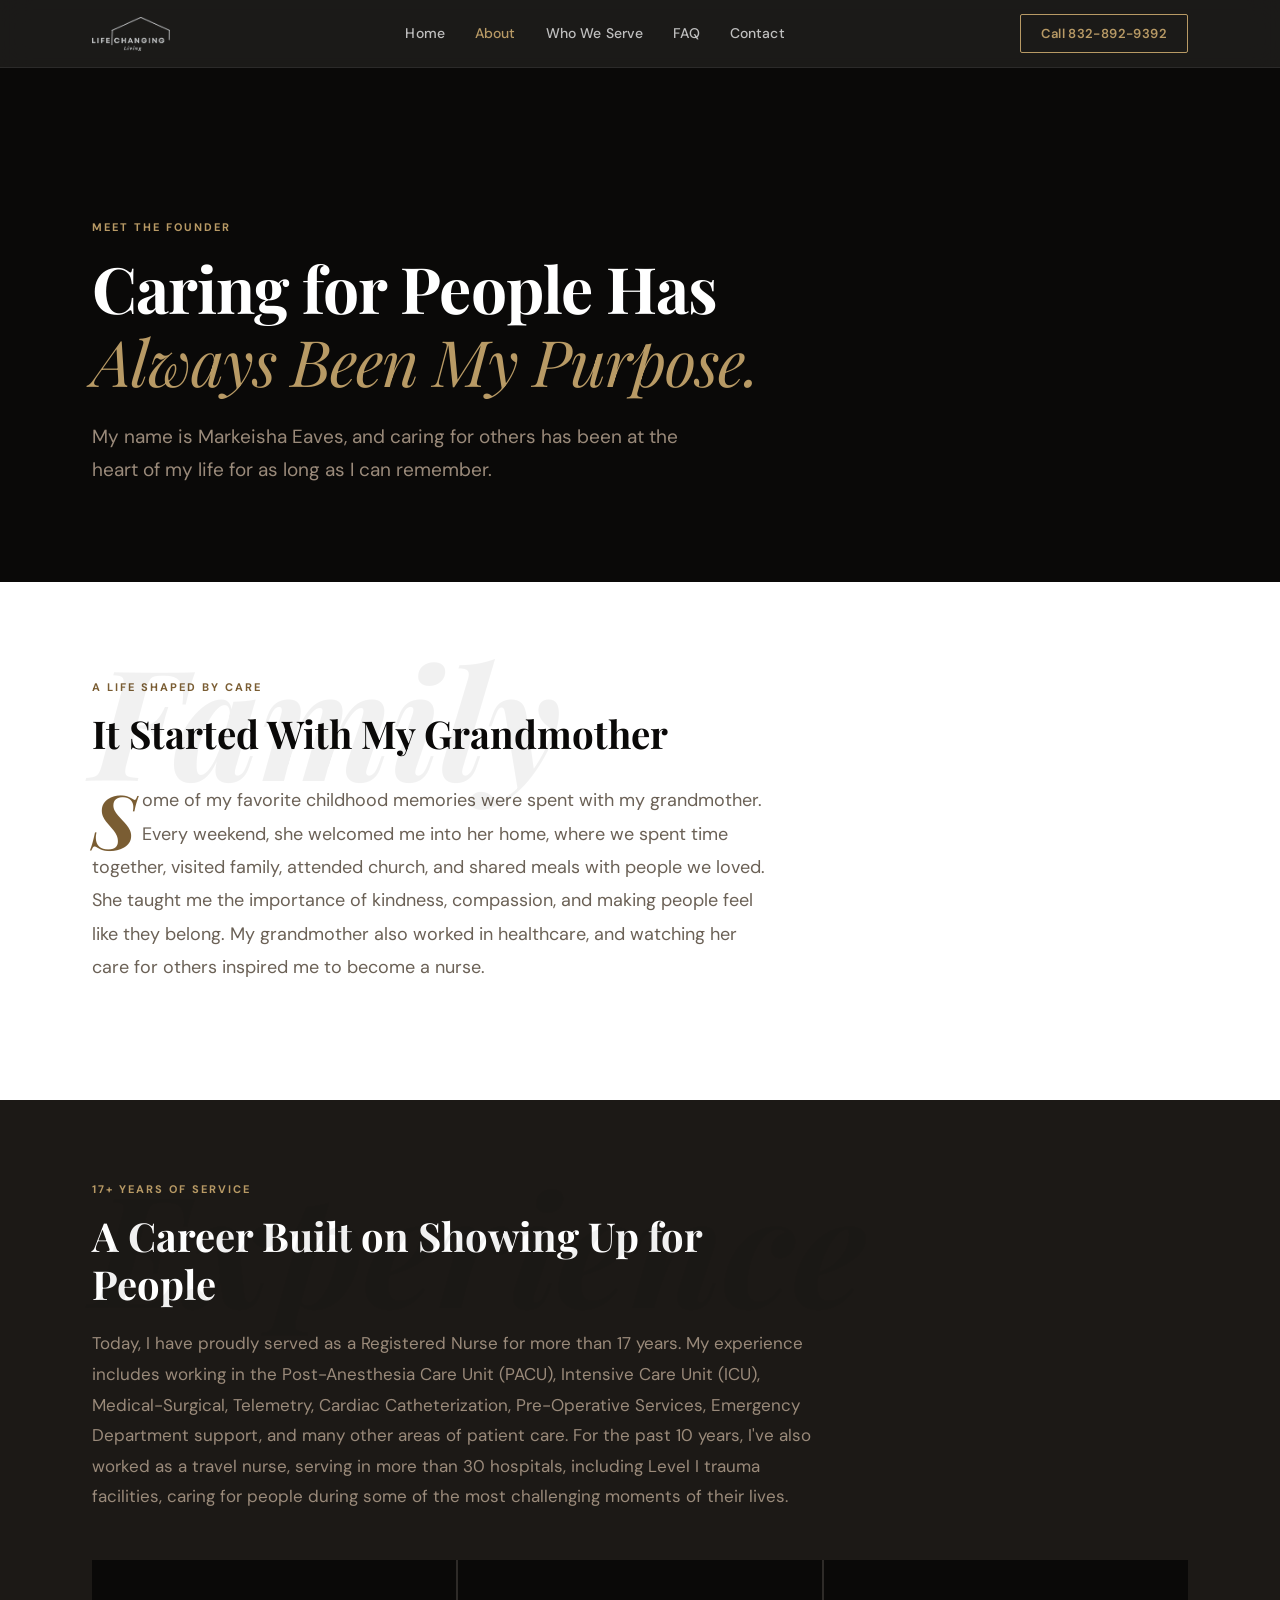
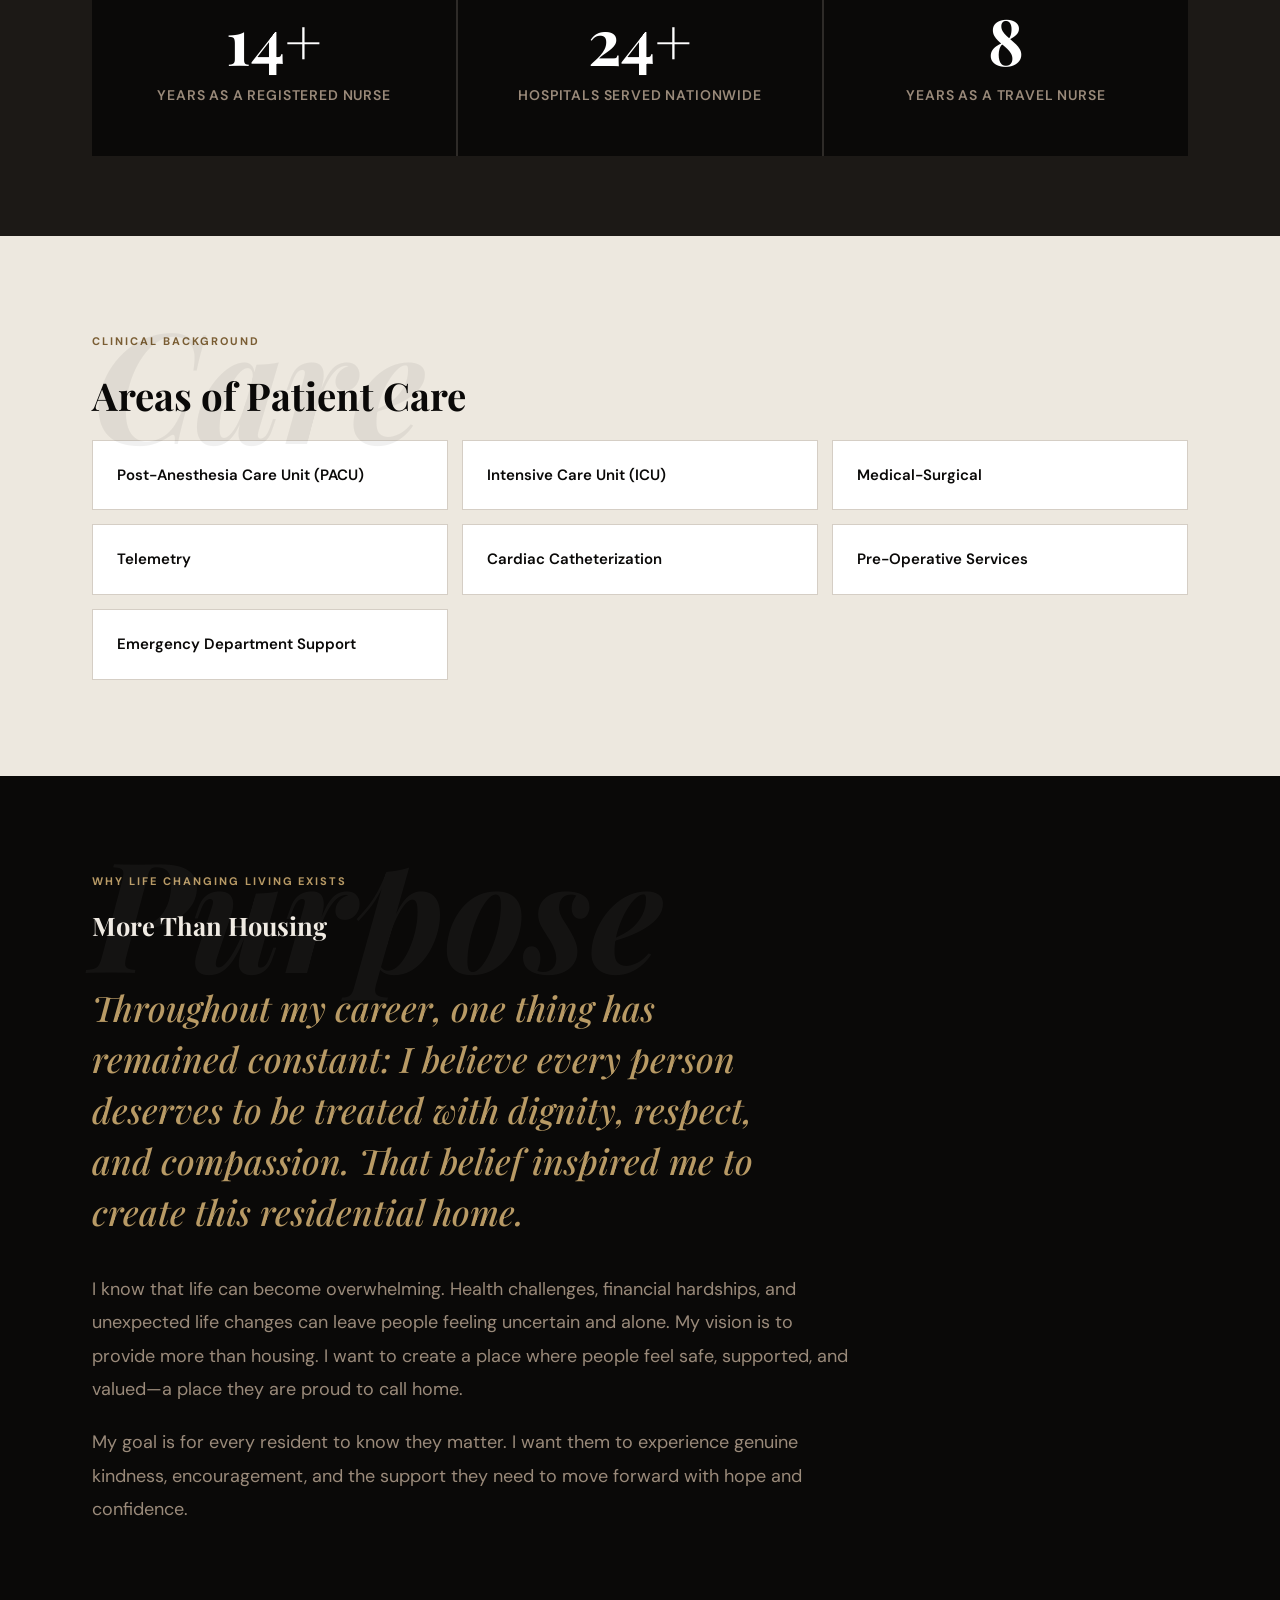
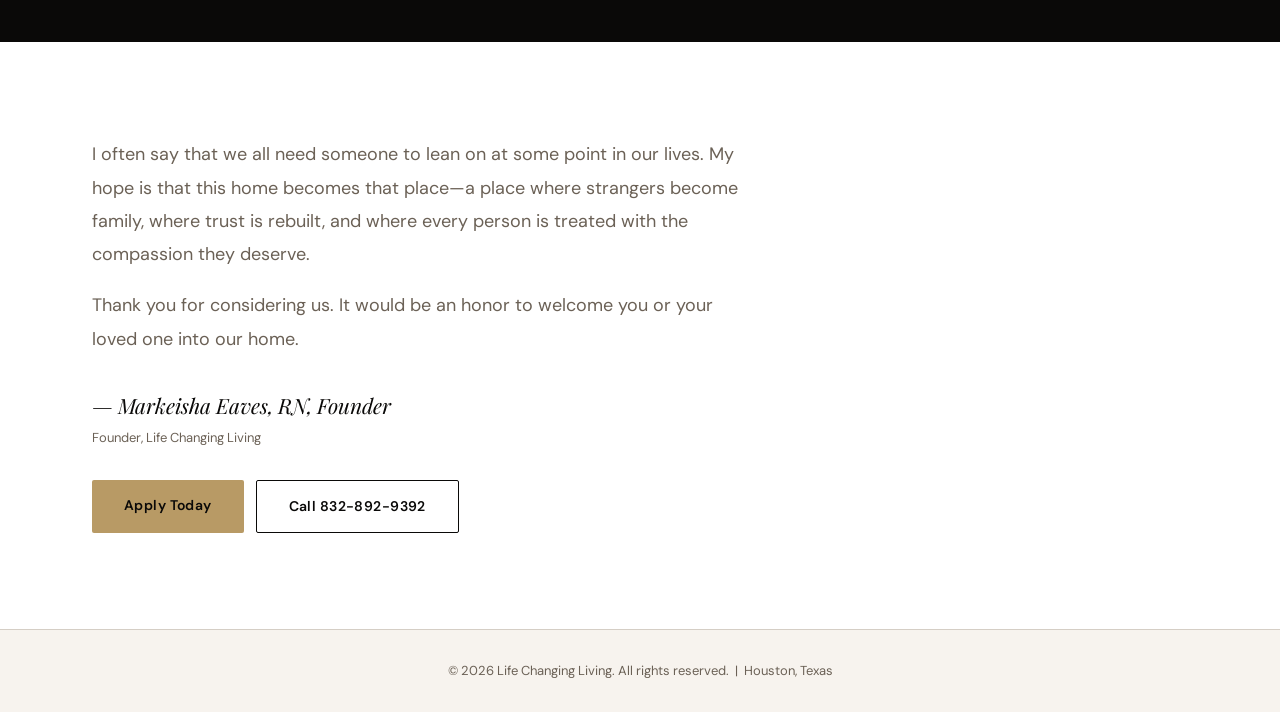
==== commit fa9febba: "Add files via upload" ====
--- a/about.html
+++ b/about.html
@@ -38,9 +38,24 @@
       <a href="lifechangingliving.html#faq">FAQ</a>
       <a href="lifechangingliving.html#contact">Contact</a>
     </div>
-    <a class="nav-cta" href="lifechangingliving.html#contact">Call 832-892-9392</a>
+    <div class="nav-right">
+      <a class="nav-cta" href="lifechangingliving.html#contact">Call<span class="nav-cta-num"> 832-892-9392</span></a>
+      <button class="menu-toggle" aria-label="Open menu" aria-expanded="false" aria-controls="mobile-menu">
+        <span></span><span></span><span></span>
+      </button>
+    </div>
   </nav>
 </header>
+
+<div class="mobile-menu" id="mobile-menu">
+  <button class="mobile-menu-close" aria-label="Close menu">&times;</button>
+  <a href="lifechangingliving.html#home">Home</a>
+  <a href="about.html" class="active">About</a>
+  <a href="lifechangingliving.html#serve">Who We Serve</a>
+  <a href="lifechangingliving.html#faq">FAQ</a>
+  <a href="lifechangingliving.html#contact">Contact</a>
+  <a class="btn btn-gold" href="lifechangingliving.html#contact">Call 832-892-9392</a>
+</div>
 
 <main>
 
--- a/styles.css
+++ b/styles.css
@@ -39,10 +39,45 @@
 }
 .nav-links a:hover{color:#fff;}
 .nav-links a.active{color:var(--gold);}
+.nav-right{display:flex;align-items:center;gap:20px;}
 .nav-cta{
   border:1px solid var(--gold);color:var(--gold);padding:8px 20px;
   font-size:13px;font-weight:600;text-decoration:none;letter-spacing:.03em;
   transition:background .2s,color .2s;border-radius:2px;
+}
+
+/* ── MOBILE MENU ── */
+.menu-toggle{
+  display:none;background:none;border:none;cursor:pointer;padding:8px;
+  flex-direction:column;justify-content:center;gap:5px;width:36px;height:36px;
+}
+.menu-toggle span{display:block;width:100%;height:2px;background:#fff;transition:transform .3s ease,opacity .2s ease;}
+.menu-toggle.open span:nth-child(1){transform:translateY(7px) rotate(45deg);}
+.menu-toggle.open span:nth-child(2){opacity:0;}
+.menu-toggle.open span:nth-child(3){transform:translateY(-7px) rotate(-45deg);}
+.mobile-menu{
+  position:fixed;inset:0;z-index:100;
+  background:rgba(10,9,8,0.98);
+  display:flex;flex-direction:column;align-items:center;justify-content:center;gap:26px;
+  opacity:0;pointer-events:none;transform:translateY(-10px);
+  transition:opacity .3s ease,transform .3s ease;
+}
+.mobile-menu.open{opacity:1;pointer-events:auto;transform:translateY(0);}
+.mobile-menu-close{
+  position:absolute;top:20px;right:20px;background:none;border:none;
+  color:#fff;font-size:34px;line-height:1;cursor:pointer;padding:10px;
+}
+.mobile-menu a{
+  font-family:'Playfair Display',serif;font-size:26px;font-weight:500;
+  color:#fff;text-decoration:none;letter-spacing:.01em;
+}
+.mobile-menu a:hover,.mobile-menu a.active{color:var(--gold);}
+.mobile-menu a.btn{
+  font-family:'DM Sans',sans-serif;font-size:14px;margin-top:10px;
+}
+body.menu-open{overflow:hidden;}
+@media(max-width:900px){
+  .menu-toggle{display:flex;}
 }
 .nav-cta:hover{background:var(--gold);color:var(--ink);}
 
@@ -255,6 +290,10 @@
   .pain,.features,.daily,.founder,.serve,.why,.steps,.faq,.contact{padding:68px 0;}
   .hcontent{padding:0 20px 56px;}
   nav{padding:14px 20px;}
+}
+@media(max-width:380px){
+  .nav-cta{padding:8px 14px;}
+  .nav-cta-num{display:none;}
 }
 
 /* ── STATS ── */
